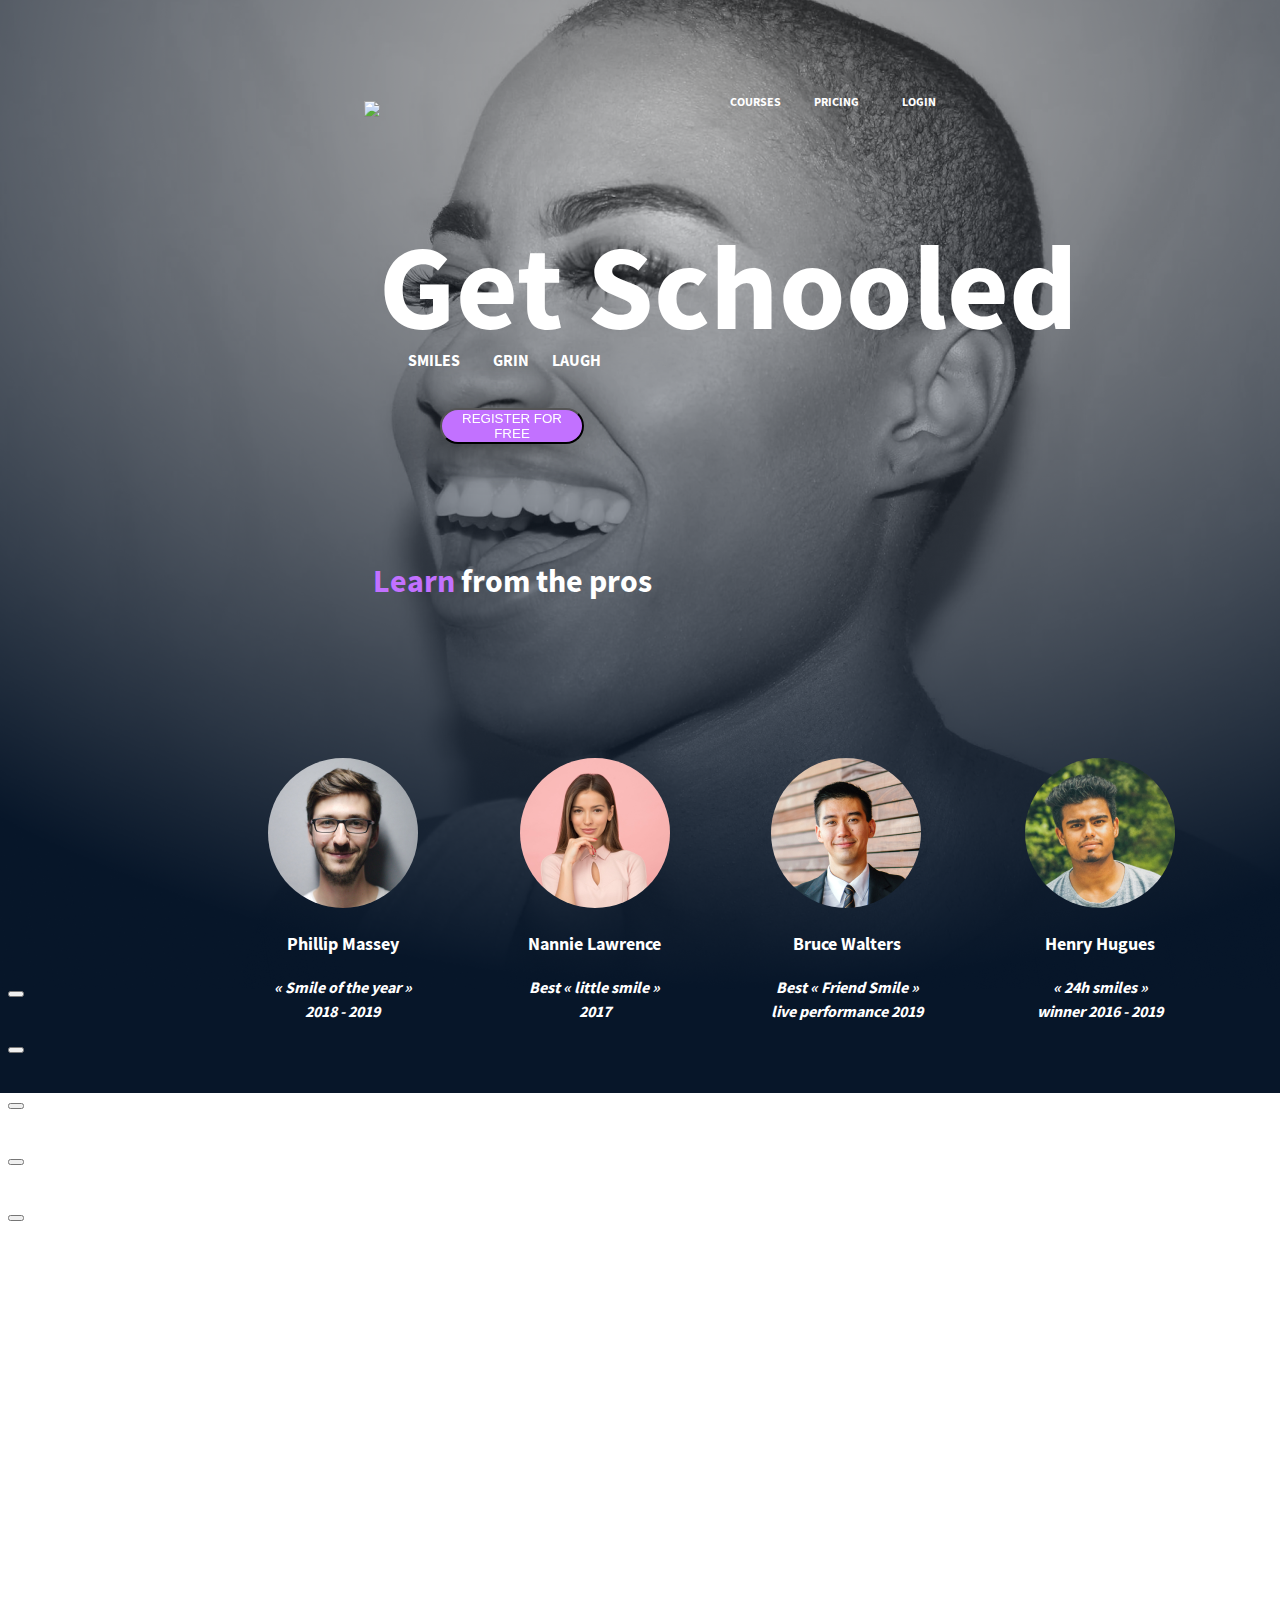
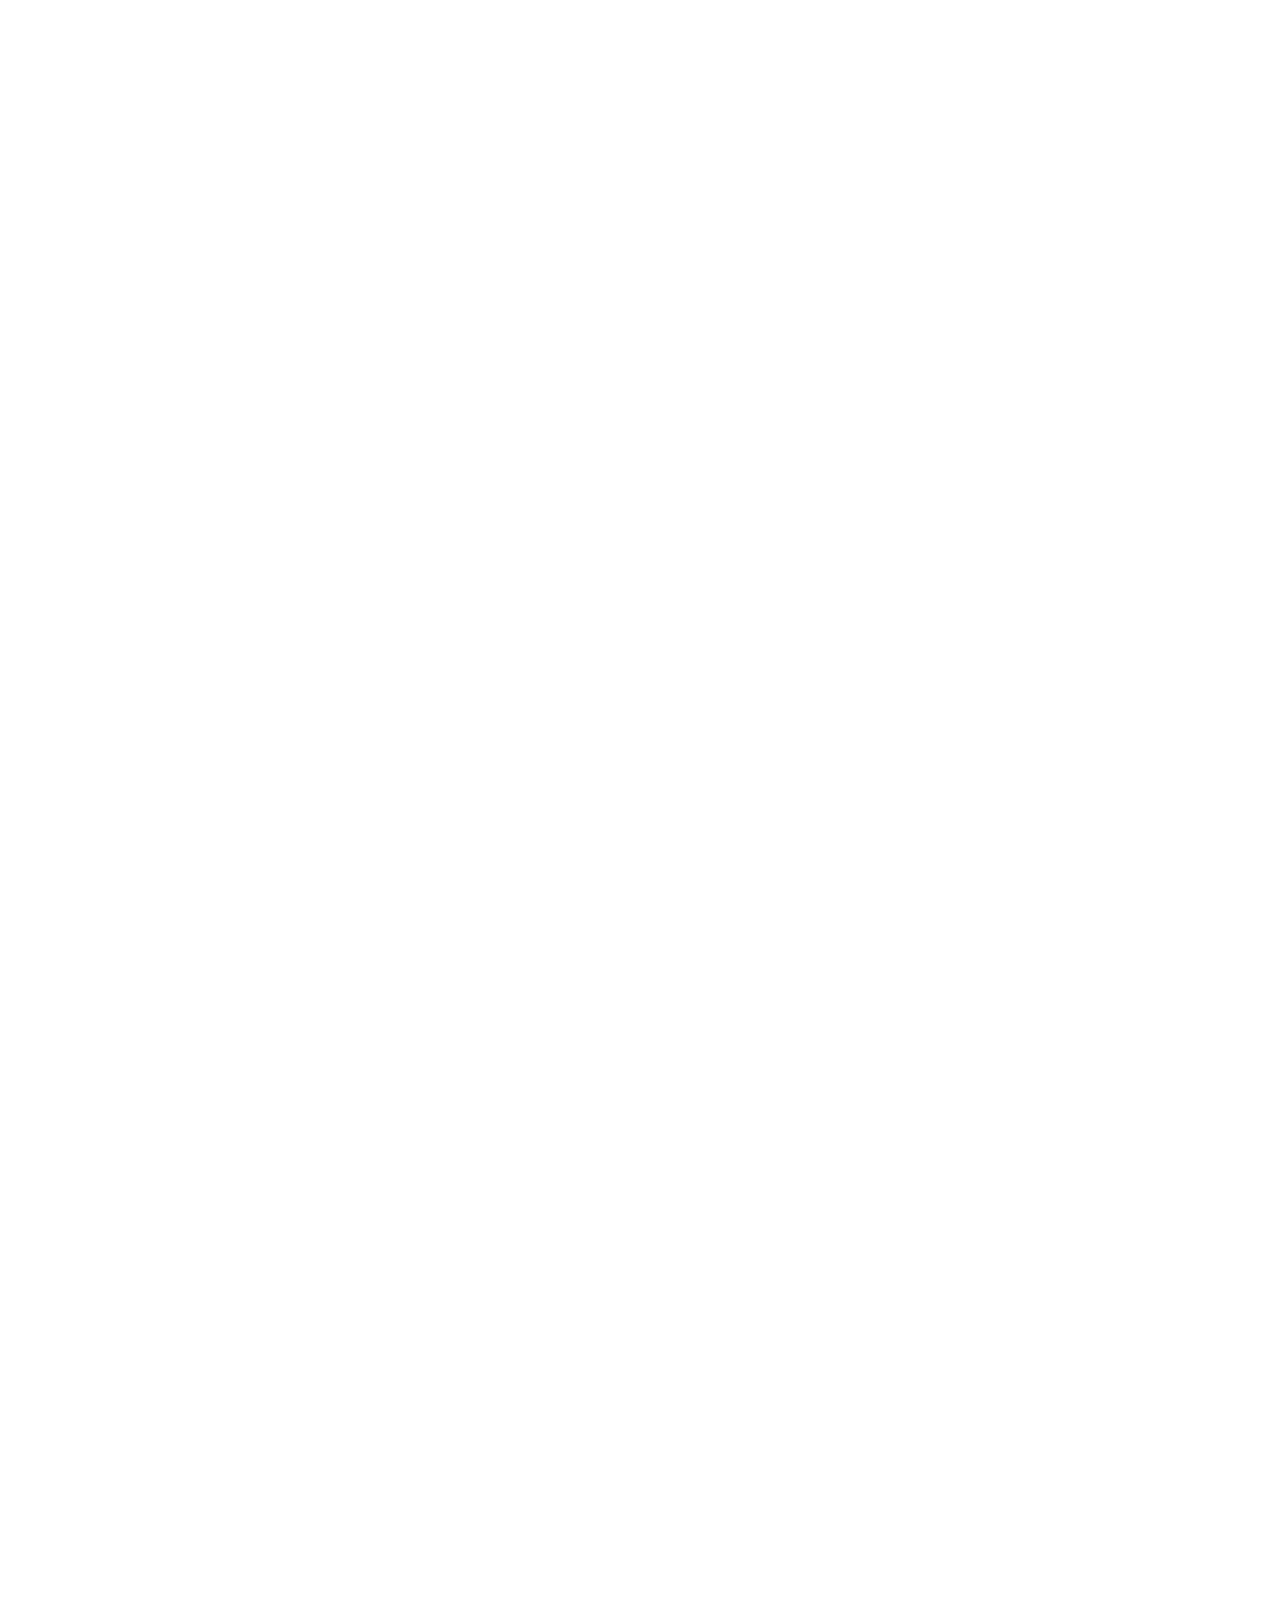
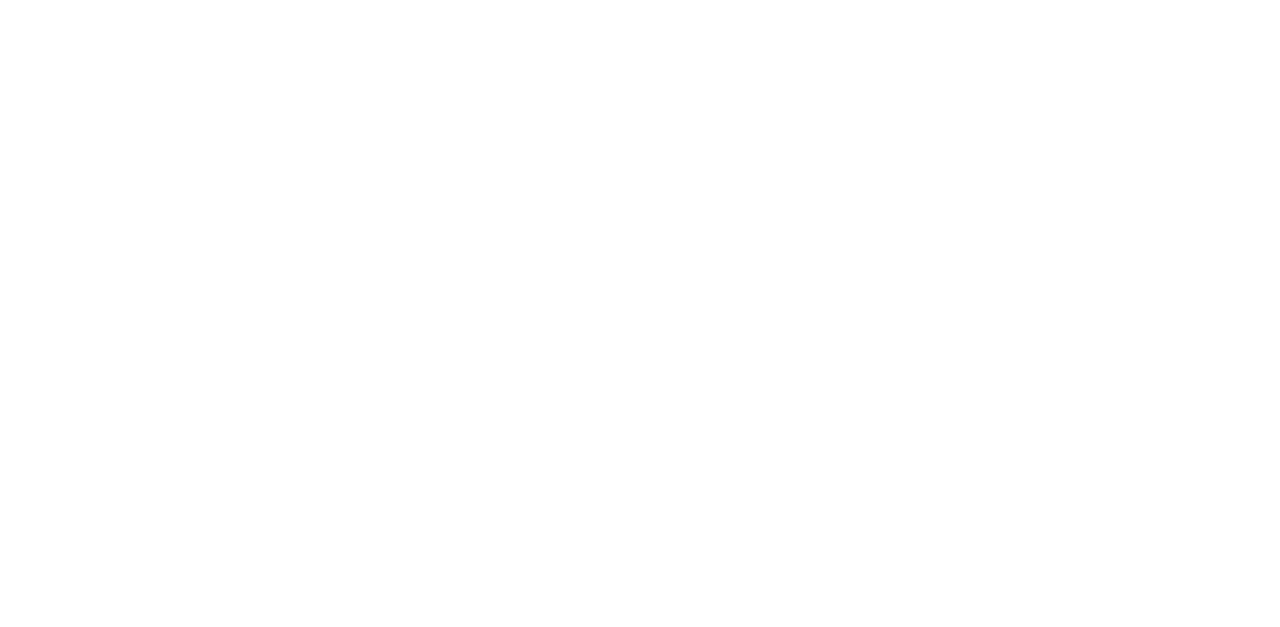
==== css_advanced/index.html @ b5c68c10 "task 2 updated" ====
<!DOCTYPE html>
<html lang="en">
<head>

    <meta charset="UTF-8">
    <meta http-equiv="X-UA-Compatible" content="IE=edge">
    <meta name="viewport" content="width=device-width, initial-scale=1.0">
    <title>Document</title>
    <link rel="stylesheet" href="style.css">
</head>
<body>
    <header>
        <div id="logo">
            <a><img src="/logo.png"/></a>
            <a href=""></a>
        </div>
        <div class="menu">
            <a id="courses" href="#">COURSES</a>
            <a id="pricing" href="#">PRICING</a>
            <a id="login" href="#">LOGIN</a>
        </div>
    </header>
    <main>
        <section id="titulo">
            <div id="schooled">
                <h1>Get Schooled</h1>
                <p id="palabras"><span id="smiles">SMILES</span> <span id="grin">GRIN</span> <span id="laugh">LAUGH</span></p>
                <button id="boton-registro">REGISTER FOR FREE</button>
                <div>
                    <h2 id="learn"><span id="palabralearn">Learn</span> from the pros</h2>
                    <div id="pros">
                        <div>
                        <img id="pro1" src="./images/1.png" alt="pro1">
                        <h3 id="phillip">Phillip Massey</h3>
                        <p>« Smile of the year »<br>2018 - 2019</p>
                    </div>
                    <div>
                        <img id="pro2" src="./images/6.png" alt="pro2">
                        <h3 id="nannie">Nannie Lawrence</h3>
                        <p>Best « little smile »<br>2017</p>
                    </div>
                    <div>
                        <img id="pro3" src="./images/7.png" alt="pro3">
                        <h3 id="bruce">Bruce Walters</h3>
                        <p>Best « Friend Smile »<br>live performance 2019</p>
                    </div>
                    <div>
                        <img id="pro4" src="./images/8.png" alt="pro4">
                        <h3 id="henry">Henry Hugues</h3>
                        <p>« 24h smiles »<br>winner 2016 - 2019</p>
                    </div>
                </div>
            </div>
            </div>
        </section>
        <section id="Quotes">
            <img src="" alt="">
            <div>
                <blockquote>
                    <p id="author"></p>
                    <p id="subtitle"></p>
                </blockquote>
            </div>
        </section>
        <section id="videos">
            <h1></h1>
            <div>
                <div>
                    <img src="" alt="">
                    <h2></h2>
                    <p></p>
                    <div>
                        <img src="" alt="">
                        <h2></h2>
                        <div id="rating">
                            <div>
                            <img src="" alt="">
                            <img src="" alt="">
                            <img src="" alt="">
                            <img src="" alt="">
                            <img src="" alt="">
                            </div>
                            <p></p>
                        </div>
                    </div>
                </div>
                <div>
                    <img src="" alt="">
                    <h2></h2>
                    <p></p>
                    <div>
                        <img src="" alt="">
                        <h2></h2>
                        <div id="rating">
                            <div>
                            <img src="" alt="">
                            <img src="" alt="">
                            <img src="" alt="">
                            <img src="" alt="">
                            <img src="" alt="">
                            </div>
                            <p></p>
                        </div>
                    </div>
                </div>
                <div>
                    <img src="" alt="">
                    <h2></h2>
                    <p></p>
                    <div>
                        <img src="" alt="">
                        <h2></h2>
                        <div id="rating">
                            <div>
                            <img src="" alt="">
                            <img src="" alt="">
                            <img src="" alt="">
                            <img src="" alt="">
                            <img src="" alt="">
                            </div>
                            <p></p>
                        </div>
                    </div>
                </div>
                <div>
                    <img src="" alt="">
                    <h2></h2>
                    <p></p>
                    <div>
                        <img src="" alt="">
                        <h2></h2>
                        <div id="rating">
                            <div>
                            <img src="" alt="">
                            <img src="" alt="">
                            <img src="" alt="">
                            <img src="" alt="">
                            <img src="" alt="">
                            </div>
                            <p></p>
                        </div>
                    </div>
                </div>
            </div>
        </section>

        <section id="membership">
            <h1></h1>
        <div>
            <div>
                <img src="" alt="">
                <h2></h2>
                <p></p>
            </div>
            <button></button>
            <div>
                <img src="" alt="">
                <h2></h2>
                <p></p>
            </div>
            <button></button>
            <div>
                <img src="" alt="">
                <h2></h2>
                <p></p>
            </div>
            <button></button>
            <div>
                <img src="" alt="">
                <h2></h2>
                <p></p>
            </div>
            <button></button>
            <div>
                <img src="" alt="">
                <h2></h2>
                <p></p>
            </div>
            <button></button>
        </div>
        </section>


        <section id="faqs">
            <div class="block">
                <h1></h1>
                <div>
                    <div>
                        <h2></h2>
                        <p></p>
                    </div>
                    <div>
                        <h2></h2>
                        <p></p>
                    </div>
                </div>
                <div>
                    <div>
                        <h2></h2>
                        <p></p>
                    </div>
                    <div>
                        <h2></h2>
                        <p></p>
                    </div>
                </div>
            </section>
    </main>
    <footer>
        <div>
            <div>
                <img src="" alt="">
                <div>
                <a href=""><img src="" alt=""></a>
                </div>
                <p></p>
            </div>
    </footer>
</body>
</html>
---- css_advanced/style.css ----
@font-face {
    font-family: 'Source Sans Pro';
    src: url('images/source-sans-pro/SourceSansPro-Bold.otf');
}

body{
    background-image: url('./images/background.png');
    background-repeat: no-repeat;
    width: 1440px;
    height: 3718px;
}

body a{
    text-decoration: none;
}


header{
    width: 1103 px;
    height: 29.46px;
    display: flex;
    justify-content: space-around;
    margin-top: 101px;
}

#menu {
    justify-content: space-around;
    color: #FFFFFF;
}

#courses {
    position: absolute;
height: 15px;
left: 57%;
right: 28.63%;
top: calc(11.3% - 15px/2);

font-family: 'Source Sans Pro';
font-style: normal;
font-size: 12px;
line-height: 15px;
/* identical to box height */
color: #FFFFFF;
}

#pricing {
    position: absolute;
    height: 15px;
    left: 63.59%;
    right: 28.63%;
    top: calc(11.3% - 15px/2);

    font-family: 'Source Sans Pro';
    font-style: normal;
    font-weight: 700;
    font-size: 12px;
    line-height: 15px;
    /* identical to box height */
    color: #FFFFFF;
}

#login {
    position: absolute;
height: 15px;
left: 70.47%;
right: 0%;
top: calc(11.3% - 15px/2);

font-family: 'Source Sans Pro';
font-style: normal;
font-weight: 700;
font-size: 12px;
line-height: 15px;
/* identical to box height */


color: #FFFFFF;
}




body img{
    width: 1440.15;
    height: 1093;
}

#titulo{
    justify-content: center;
    display: flex;
}


#schooled h1{
    font-family:'Source Sans Pro';
    font-size: 120px;
    color: #FFFFFF;
}

#palabras{
    display: flex;
    justify-content: space-evenly;
}

#smiles{
    position: absolute;
height: 20px;
left: 23.00%;
right: 55.21%;
top: calc(50% - 20px/2 - 89.8px);

font-family: 'Source Sans Pro';
font-style: normal;
font-size: 16px;
text-align: center;

color: #FFFFFF;
}

#grin {
    position: absolute;
height: 20px;
left: 28.5%;
right: 48.61%;
top: calc(50% - 20px/2 - 89.8px);

font-family: 'Source Sans Pro';
font-style: normal;
font-size: 16px;
line-height: 20px;
text-align: center;

color: #FFFFFF;
}

#laugh {
    position: absolute;
height: 20px;
left: 31.35%;
right: 41.25%;
top: calc(50% - 20px/2 - 89.8px);

font-family: 'Source Sans Pro';
font-style: normal;
font-weight: 700;
font-size: 16px;
line-height: 20px;
text-align: center;

color: #FFFFFF;
}

#schooled button{
position: absolute;
left: 34.38%;
right: 54.38%;
top: 45.33%;
bottom: 50.64%;

filter: drop-shadow(0px 2px 20px rgba(0, 0, 0, 0.5));
background-color: #C271FF;
border-radius: 20px;
color: #FFFFFF;
}

#learn {
    position: absolute;
    height: 40px;
    left: 20%;
    right: 39.93%;
    top: calc(50% - 40px/2 + 104.5px);

    font-family: 'Source Sans Pro';
    font-style: normal;
    font-weight: 700;
    font-size: 32px;
    line-height: 40px;
    text-align: center;

    color: #FFFFFF;
}

#palabralearn {
    color: #C271FF
}

#pros {
    display: flex;
    position: absolute;
    width: 1009px;
    height: 237px;
    left: 217px;
    top: 758px;
    justify-content: space-around;
}

#pros img{
    border-radius: 50%;
    bottom: 36.71%;
}

#pros #phillip{
    font-family: 'Source Sans Pro';
    font-style: normal;

    font-size: 18px;
    line-height: 27px;
    text-align: center;
    
    color: #FFFFFF;
}

#pros #nannie{
    
    font-family: 'Source Sans Pro';
    font-style: normal;

    font-size: 18px;
    line-height: 27px;
    text-align: center;
    
    color: #FFFFFF;
}

#pros #bruce{

    font-family: 'Source Sans Pro';
    font-style: normal;

    font-size: 18px;
    line-height: 27px;
    text-align: center;
    
    color: #FFFFFF;
}

#pros #henry{
    font-family: 'Source Sans Pro';
    font-style: normal;

    font-size: 18px;
    line-height: 27px;
    text-align: center;
    
    color: #FFFFFF;
}

#pros p{

height: 48px;
font-family: 'Source Sans Pro';
font-style: italic;;
font-size: 16px;
line-height: 24px;
text-align: center;
color: #FFFFFF;

}
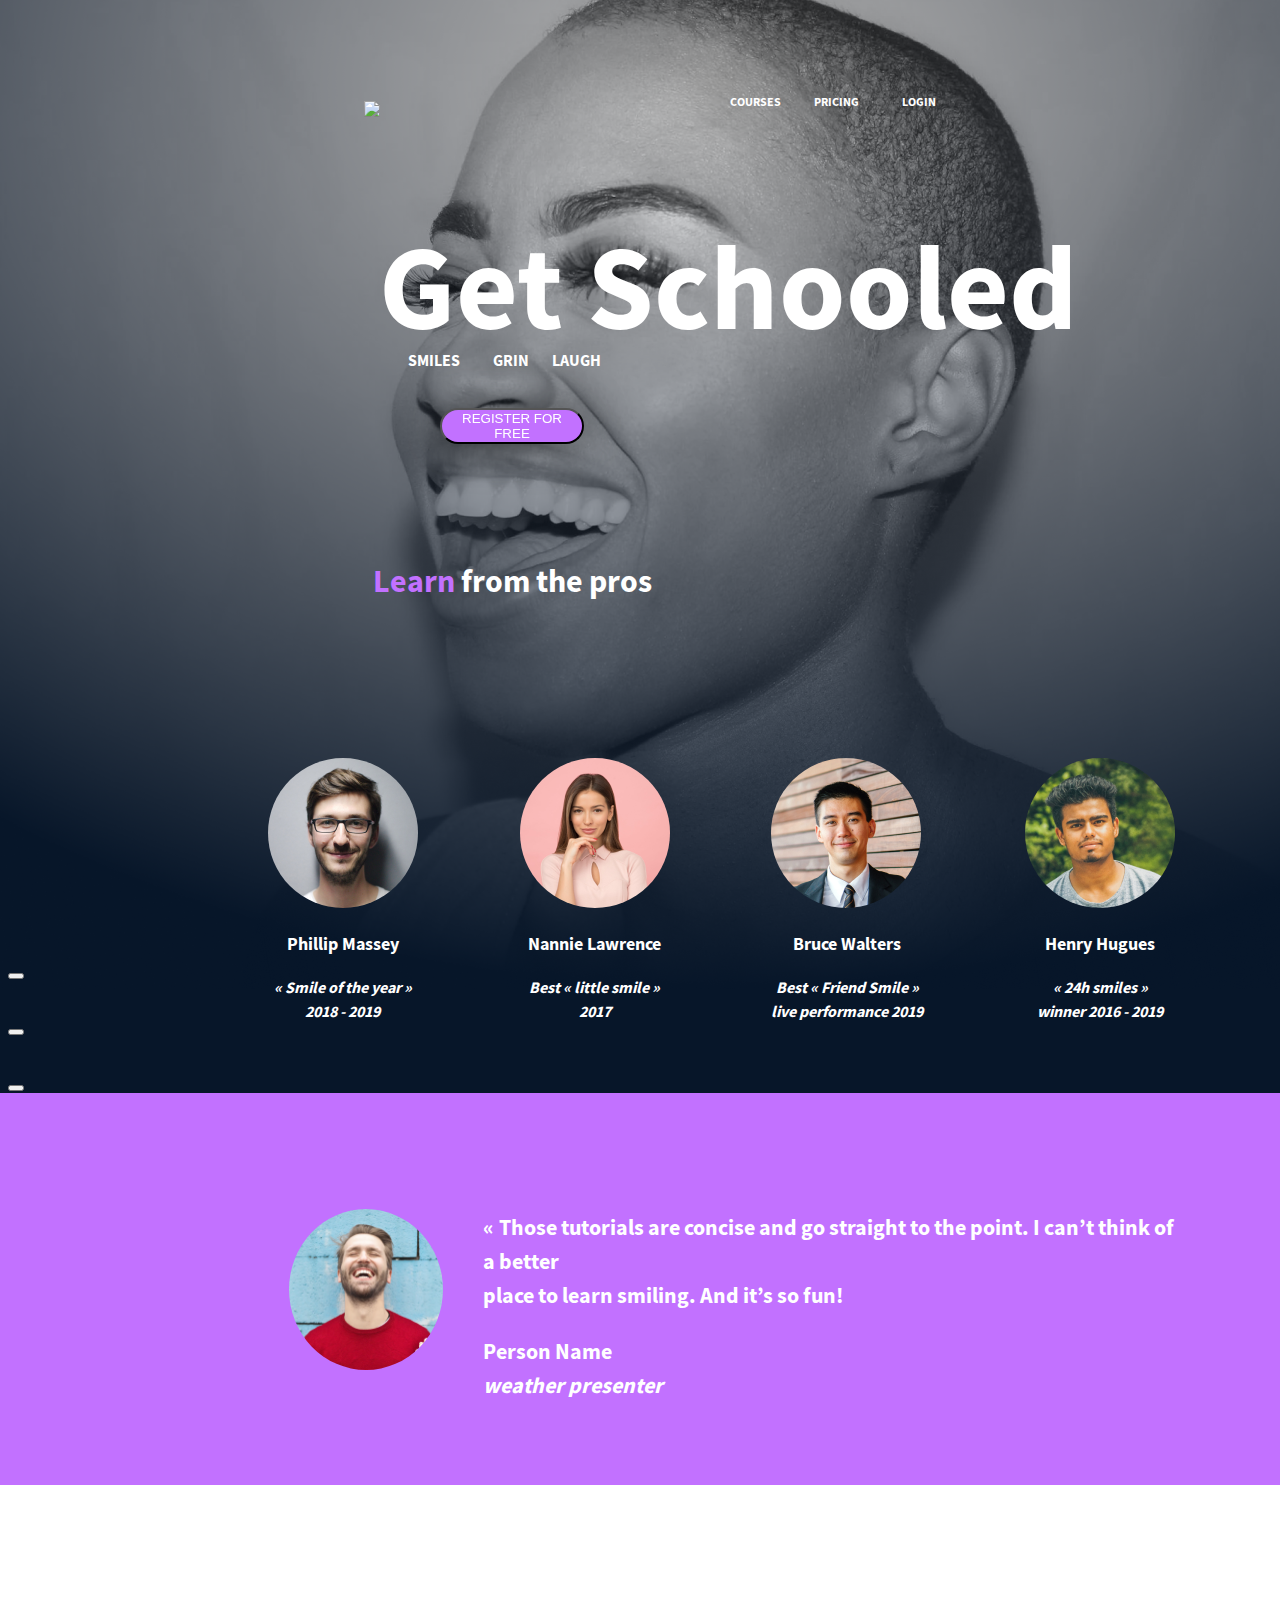
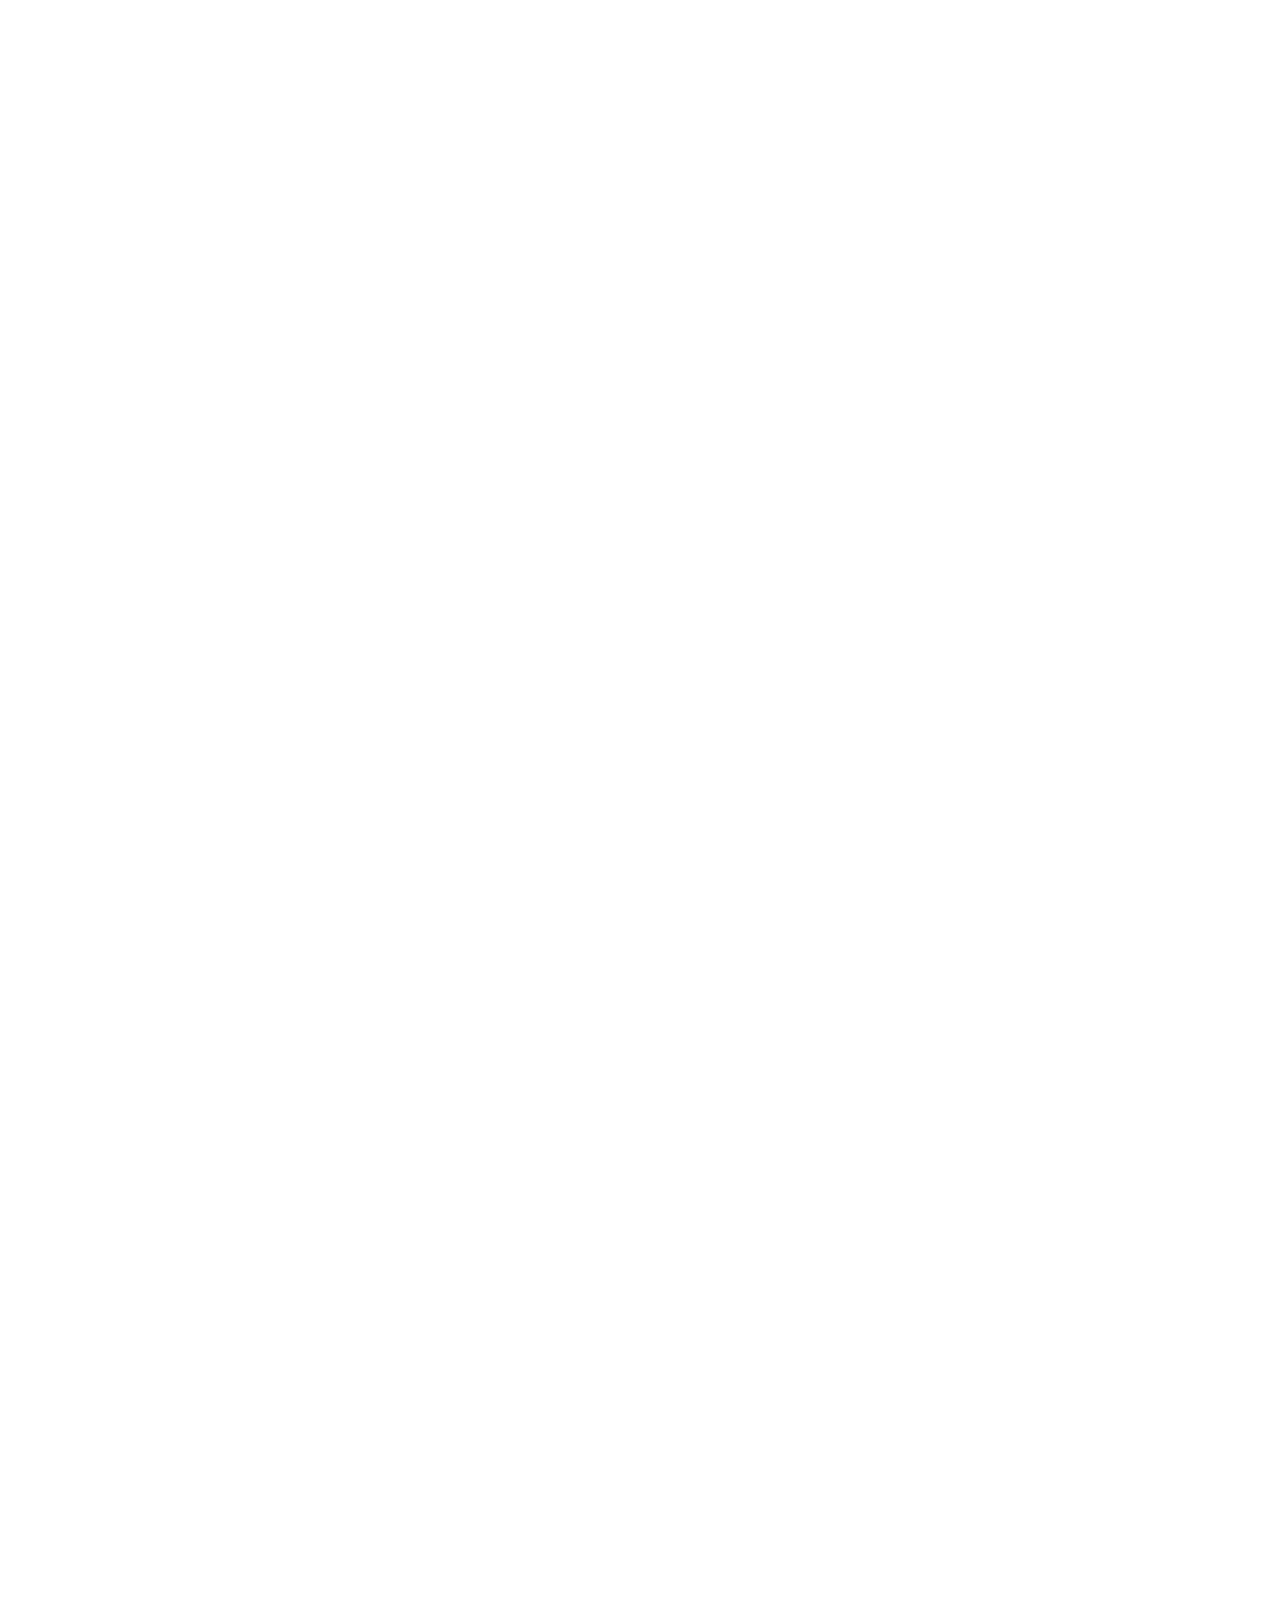
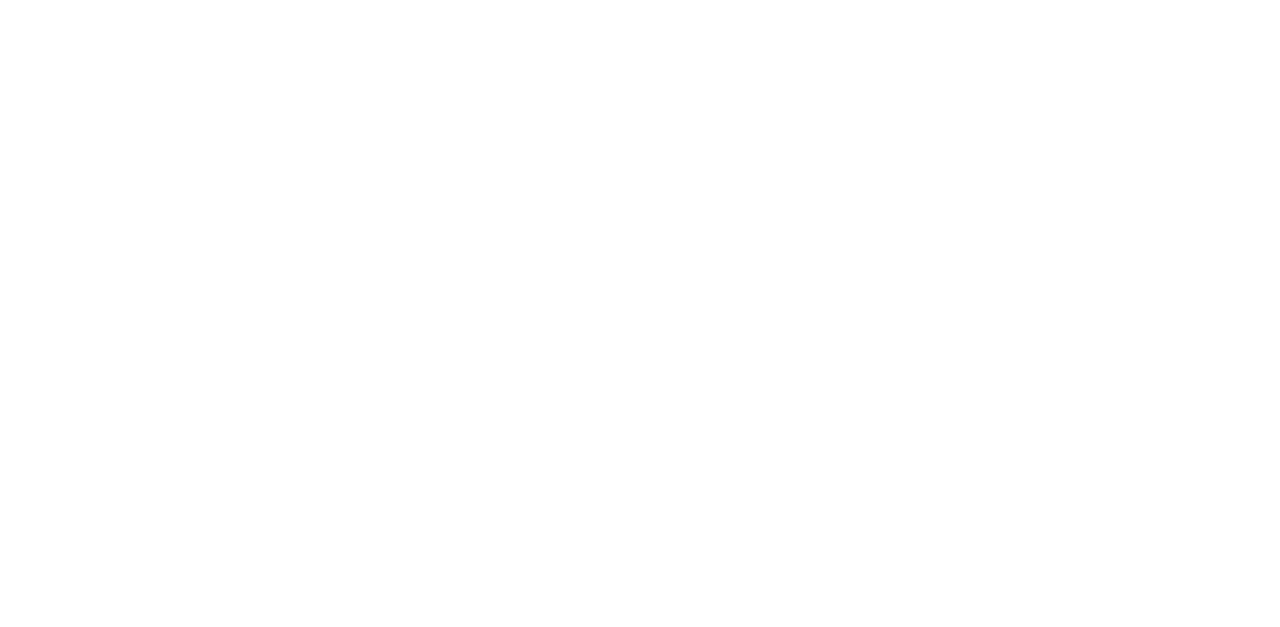
==== commit 2237e271: "task 2 finished" ====
--- a/css_advanced/index.html
+++ b/css_advanced/index.html
@@ -54,11 +54,12 @@
             </div>
         </section>
         <section id="Quotes">
-            <img src="" alt="">
+            <img src="./images/testimonial.png" alt="testimonio">
             <div>
                 <blockquote>
-                    <p id="author"></p>
-                    <p id="subtitle"></p>
+                    <p id="author">« Those tutorials are concise and go straight to the point. I can’t think of 
+                        a better<br>place to learn smiling. And it’s so fun!</p>
+                    <p id="subtitle">Person Name<br><span id='clima'>weather presenter</span></p>
                 </blockquote>
             </div>
         </section>
--- a/css_advanced/style.css
+++ b/css_advanced/style.css
@@ -255,4 +255,73 @@
 text-align: center;
 color: #FFFFFF;
 
+}
+
+#Quotes {
+    position: absolute;
+    width: 1440px;
+    height: 392px;
+    left: -1px;
+    top: 1093px;
+    display: flex;
+    background: #C271FF;
+    flex-direction: row;
+    align-items: center;
+    justify-content: center;
+}
+
+#Quotes img{
+    width: 154px;
+    height: 161px;
+    margin-left: 10%;
+    border-radius: 50%;
+}
+
+#Quotes #author{
+
+left: 0%;
+margin-right: 10%;
+top: 0%;
+bottom: 56.96%;
+
+font-family: 'Source Sans Pro';
+font-style: normal;
+font-weight: 400;
+font-size: 22px;
+line-height: 34px;
+/* or 153% */
+
+
+color: #FFFFFF;
+}
+
+#Quotes #subtitle{
+    height: 34px;
+left: 0%;
+right: 82.33%;
+top: calc(50% - 34px/2 + 28px);
+
+font-family: 'Source Sans Pro';
+font-style: normal;
+font-weight: 700;
+font-size: 22px;
+line-height: 34px;
+/* identical to box height, or 153% */
+
+
+color: #FFFFFF;
+}
+
+#Quotes #clima{
+    height: 34px;
+
+font-family: 'Source Sans Pro';
+font-style: italic;
+font-weight: 400;
+font-size: 22px;
+line-height: 34px;
+/* identical to box height, or 153% */
+
+
+color: #FFFFFF;
 }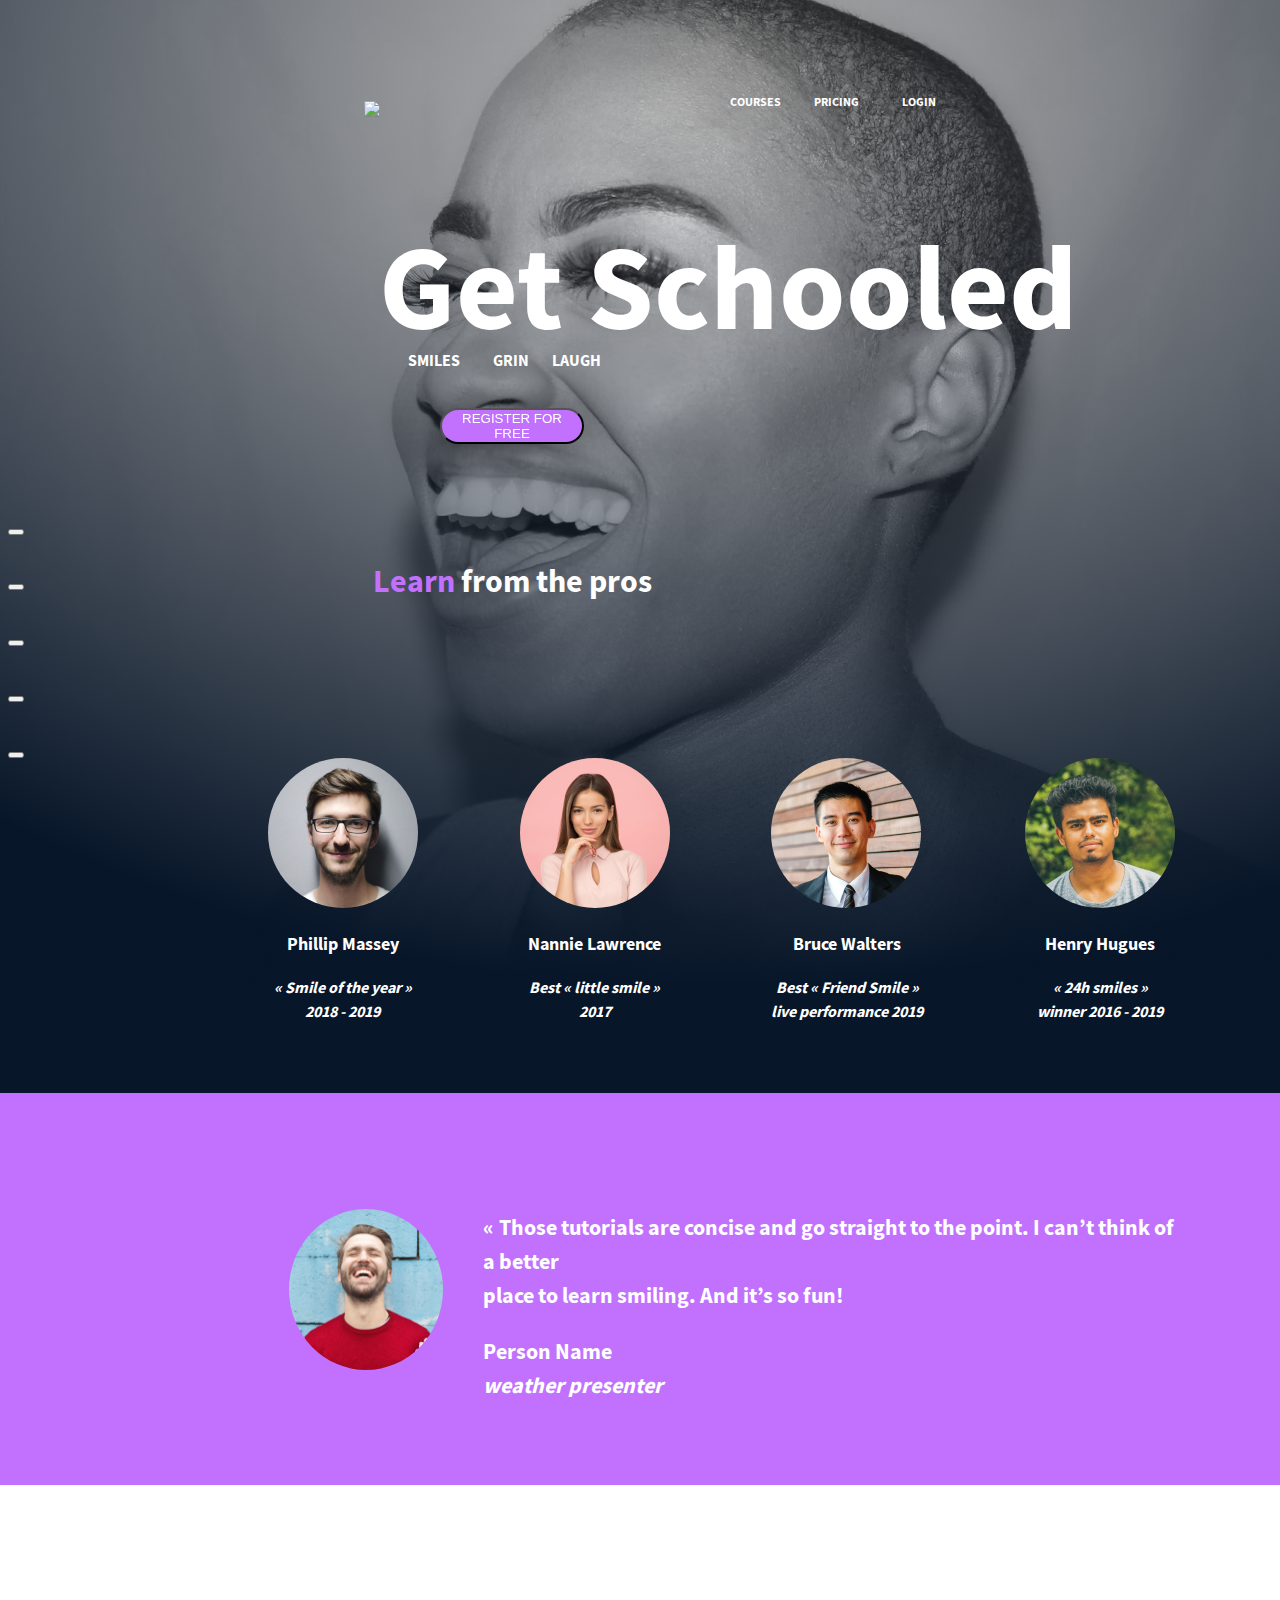
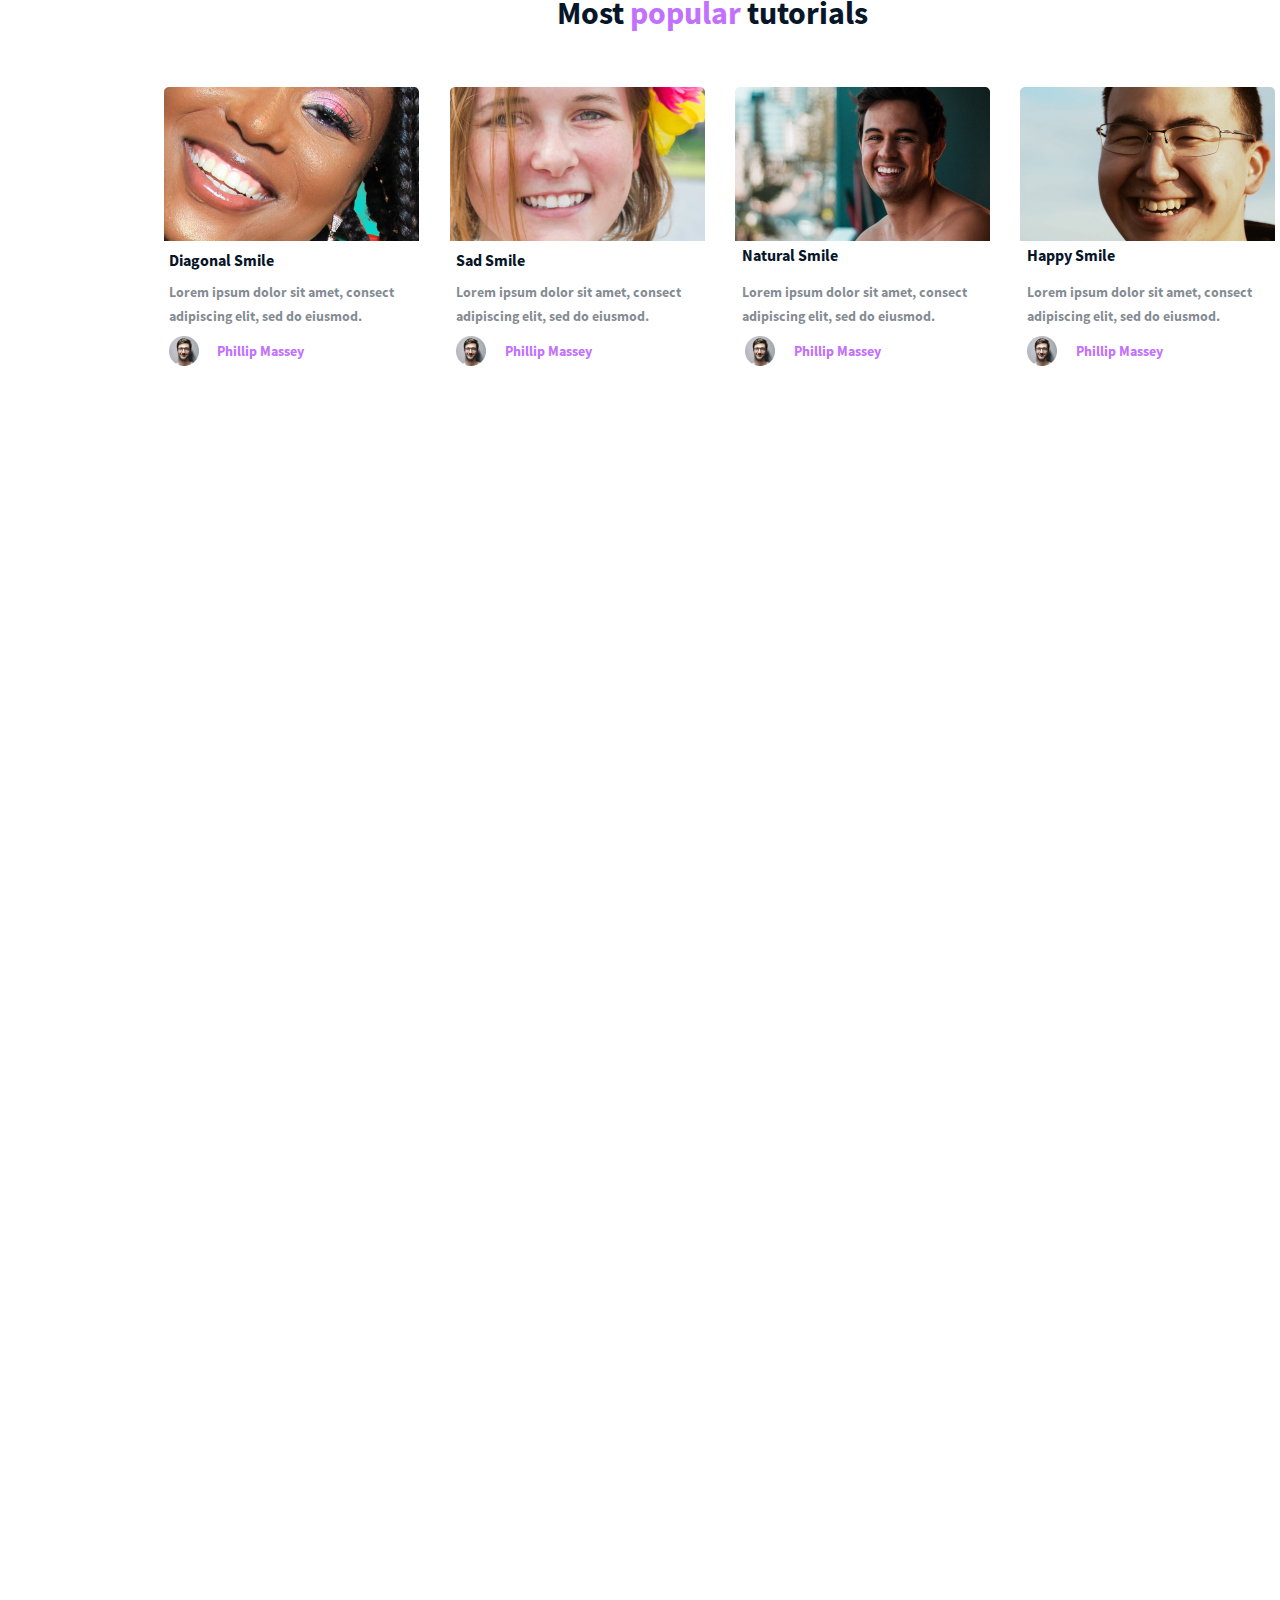
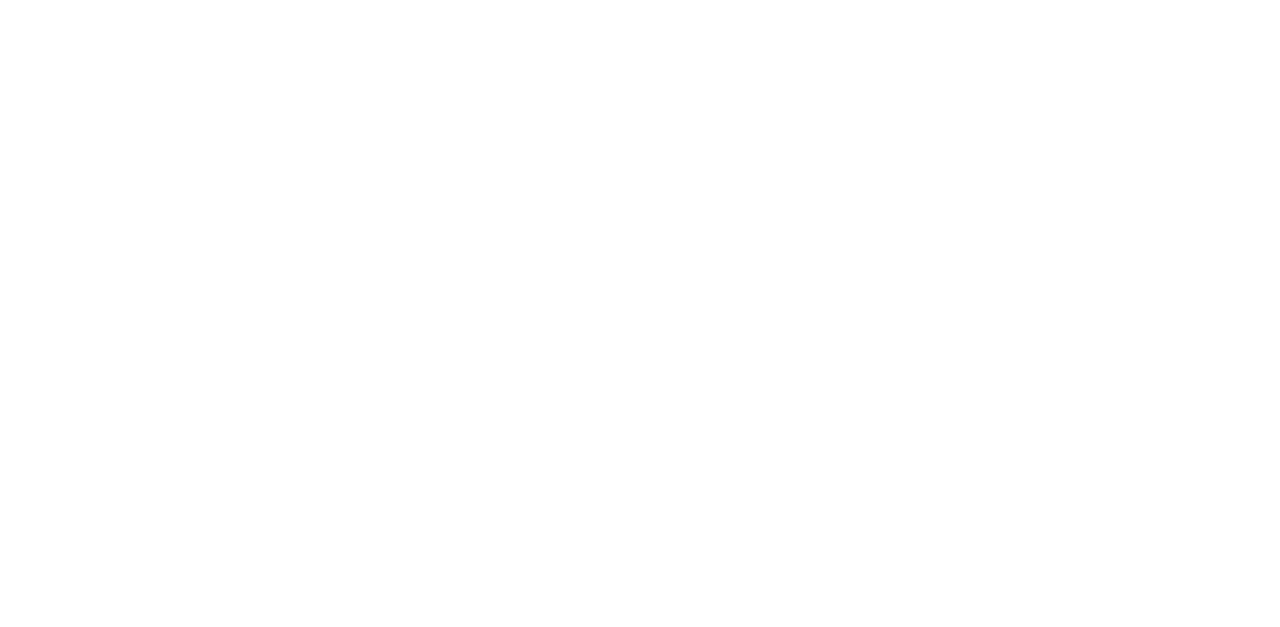
==== commit 5037912f: "task 3 updated" ====
--- a/css_advanced/index.html
+++ b/css_advanced/index.html
@@ -64,72 +64,72 @@
             </div>
         </section>
         <section id="videos">
-            <h1></h1>
-            <div>
-                <div>
-                    <img src="" alt="">
-                    <h2></h2>
-                    <p></p>
-                    <div>
-                        <img src="" alt="">
-                        <h2></h2>
-                        <div id="rating">
-                            <div>
-                            <img src="" alt="">
-                            <img src="" alt="">
-                            <img src="" alt="">
-                            <img src="" alt="">
-                            <img src="" alt="">
-                            </div>
-                            <p></p>
-                        </div>
-                    </div>
-                </div>
-                <div>
-                    <img src="" alt="">
-                    <h2></h2>
-                    <p></p>
-                    <div>
-                        <img src="" alt="">
-                        <h2></h2>
-                        <div id="rating">
-                            <div>
-                            <img src="" alt="">
-                            <img src="" alt="">
-                            <img src="" alt="">
-                            <img src="" alt="">
-                            <img src="" alt="">
-                            </div>
-                            <p></p>
-                        </div>
-                    </div>
-                </div>
-                <div>
-                    <img src="" alt="">
-                    <h2></h2>
-                    <p></p>
-                    <div>
-                        <img src="" alt="">
-                        <h2></h2>
-                        <div id="rating">
-                            <div>
-                            <img src="" alt="">
-                            <img src="" alt="">
-                            <img src="" alt="">
-                            <img src="" alt="">
-                            <img src="" alt="">
-                            </div>
-                            <p></p>
-                        </div>
-                    </div>
-                </div>
-                <div>
-                    <img src="" alt="">
-                    <h2></h2>
-                    <p></p>
-                    <div>
-                        <img src="" alt="">
-                        <h2></h2>
+            <h1>Most <span id="popular">popular</span> tutorials</h1>
+            <div>
+                <div id="tutoriales">
+                    <img src="./images/tutorial 1.png" id="tutorial1" alt="tutorial1">
+                    <h2 id="titulotuto1">Diagonal Smile</h2>
+                    <p id="ptutorial1">Lorem ipsum dolor sit amet, consect<br>adipiscing elit, sed do eiusmod.</p>
+                    <div>
+                        <img src="./images/avatar.png" id="avatar1" alt="">
+                        <h2 id="avatartitulo1">Phillip Massey</h2>
+                        <div id="rating">
+                            <div>
+                            <img src="" alt="">
+                            <img src="" alt="">
+                            <img src="" alt="">
+                            <img src="" alt="">
+                            <img src="" alt="">
+                            </div>
+                            <p></p>
+                        </div>
+                    </div>
+                </div>
+                <div>
+                    <img src="./images/tutorial 2.png" id="tutorial2" alt="tutorial2">
+                    <h2 id="titulotuto2">Sad Smile</h2>
+                    <p id="ptutorial2">Lorem ipsum dolor sit amet, consect<br>adipiscing elit, sed do eiusmod.</p>
+                    <div>
+                        <img src="./images/avatar.png" id="avatar2" alt="">
+                        <h2 id="avatartitulo2">Phillip Massey</h2>
+                        <div id="rating">
+                            <div>
+                            <img src="" alt="">
+                            <img src="" alt="">
+                            <img src="" alt="">
+                            <img src="" alt="">
+                            <img src="" alt="">
+                            </div>
+                            <p></p>
+                        </div>
+                    </div>
+                </div>
+                <div>
+                    <img src="./images/tutorial 3.png" id="tutorial3" alt="tutorial3">
+                    <h2 id="titulotuto3">Natural Smile</h2>
+                    <p id="ptutorial3">Lorem ipsum dolor sit amet, consect<br>adipiscing elit, sed do eiusmod.</p>
+                    <div>
+                        <img src="./images/avatar.png" id="avatar3" alt="avatar">
+                        <h2 id="avatartitulo3">Phillip Massey</h2>
+                        <div id="rating">
+                            <div>
+                            <img src="" alt="">
+                            <img src="" alt="">
+                            <img src="" alt="">
+                            <img src="" alt="">
+                            <img src="" alt="">
+                            </div>
+                            <p></p>
+                        </div>
+                    </div>
+                </div>
+                <div>
+                    <img src="./images/tutorial 4.png" id="tutorial4" alt="tutorial4">
+                    <h2 id="titulotuto4">Happy Smile</h2>
+                    <p id="ptutorial4">Lorem ipsum dolor sit amet, consect<br>adipiscing elit, sed do eiusmod.</p>
+                    <div>
+                        <img src="./images/avatar.png" id="avatar4" alt="">
+                        <h2 id="avatartitulo4">Phillip Massey</h2>
                         <div id="rating">
                             <div>
                             <img src="" alt="">
--- a/css_advanced/style.css
+++ b/css_advanced/style.css
@@ -324,4 +324,310 @@
 
 
 color: #FFFFFF;
-}+}
+
+#videos {
+    position: absolute;
+width: 1228px;
+height: 450px;
+left: 106px;
+top: 1572px;
+display: flex;
+justify-content: center;
+}
+
+#videos #popular{
+    color:#C271FF;
+
+}
+
+#videos h1{
+
+height: 40px;
+left: 39.25%;
+right: 36.81%;
+top: calc(50% - 40px/2 - 205px);
+
+font-family: 'Source Sans Pro';
+font-style: normal;
+font-weight: 300;
+font-size: 32px;
+line-height: 40px;
+text-align: center;
+
+color: #071629;
+}
+
+#videos #tutorial1{
+    position: absolute;
+left: 4.72%;
+right: 74.51%;
+top: 25.56%;
+bottom: 0%;
+}
+
+#videos #tutorial2{
+    position: absolute;
+left: 28.01%;
+right: 51.22%;
+top: 25.56%;
+bottom: 0%;
+}
+
+#videos #tutorial3{
+    position: absolute;
+left: 51.22%;
+right: 28.01%;
+top: 25.56%;
+bottom: 0%;
+}
+
+#videos #tutorial4{
+    position: absolute;
+left: 74.43%;
+right: 4.8%;
+top: 25.56%;
+bottom: 0%;
+}
+
+#videos #ptutorial1{
+    position: absolute;
+    height: 48px;
+    left: 5.1%;
+    right: 0%;
+    top: calc(50% - -25px/2 + 56.1px);
+
+    font-family: 'Source Sans Pro';
+    font-style: normal;
+    font-weight: 400;
+    font-size: 14px;
+    line-height: 24px;
+    /* or 171% */
+    color: rgba(7, 22, 41, 0.501584);
+}
+
+#videos #titulotuto1{
+    position: absolute;
+    height: 20px;
+    left: 5.1%;
+    right: 53.33%;
+    top: calc(50% - -50px/2 + 14.5px);
+
+    font-family: 'Source Sans Pro';
+    font-style: normal;
+    font-weight: 700;
+    font-size: 16px;
+    line-height: 20px;
+    color: #071629;
+}
+
+#videos #titulotuto2{
+    position: absolute;
+height: 20px;
+left: 28.5%;
+right: 50.45%;
+top: calc(50% - -50px/2 + 14.5px);
+
+font-family: 'Source Sans Pro';
+font-style: normal;
+font-weight: 700;
+font-size: 16px;
+line-height: 20px;
+
+color: #071629;
+}
+
+#videos #ptutorial2{
+    position: absolute;
+height: 48px;
+left: 28.5%;
+right: 0%;
+top: calc(50% - -26px/2 + 56.1px);
+
+font-family: 'Source Sans Pro';
+font-style: normal;
+font-weight: 400;
+font-size: 14px;
+line-height: 24px;
+/* or 171% */
+
+
+color: rgba(7, 22, 41, 0.501584);
+}
+
+
+#videos #titulotuto3{
+    position: absolute;
+height: 20px;
+left: 51.8%;
+right: 16.86%;
+top: calc(50% - -40px/2 + 14.5px);
+
+font-family: 'Source Sans Pro';
+font-style: normal;
+font-weight: 700;
+font-size: 16px;
+line-height: 20px;
+
+color: #071629;
+}
+
+#videos #ptutorial3{
+    position: absolute;
+height: 48px;
+left: 51.8%;
+right: 0%;
+top: calc(50% - -26px/2 + 56.1px);
+
+font-family: 'Source Sans Pro';
+font-style: normal;
+font-weight: 400;
+font-size: 14px;
+line-height: 24px;
+/* or 171% */
+
+
+color: rgba(7, 22, 41, 0.501584);
+}
+
+#videos #titulotuto4{
+    position: absolute;
+height: 20px;
+left: 75.0%;
+right: 10%;
+top: calc(50% - -40px/2 + 14.5px);
+
+font-family: 'Source Sans Pro';
+font-style: normal;
+font-weight: 700;
+font-size: 16px;
+line-height: 20px;
+
+color: #071629;
+}
+
+#videos #ptutorial4{
+    position: absolute;
+height: 48px;
+left: 75%;
+right: 0%;
+top: calc(50% - -26px/2 + 56.1px);
+
+font-family: 'Source Sans Pro';
+font-style: normal;
+font-weight: 400;
+font-size: 14px;
+line-height: 24px;
+/* or 171% */
+
+
+color: rgba(7, 22, 41, 0.501584);
+
+}
+
+#videos #avatar1{
+    position: absolute;
+left: 5.1%;
+right: 83.14%;
+top: 80.91%;
+bottom: 13.13%;
+}
+
+#videos #avatartitulo1{
+    position: absolute;
+height: 27px;
+left: 9%;
+right: 44.31%;
+top: calc(50% - -40px/2 + 109px);
+
+font-family: 'Source Sans Pro';
+font-style: normal;
+font-weight: 600;
+font-size: 14px;
+line-height: 27px;
+/* identical to box height, or 193% */
+
+
+color: #C271FF;
+}
+
+
+#videos #avatar2{
+    position: absolute;
+    left: 28.5%;
+    right: 13.14%;
+    top: 80.91%;
+    bottom: 13.13%;
+}
+
+#videos #avatartitulo2{
+    position: absolute;
+height: 27px;
+left: 32.5%;
+right: 4.31%;
+top: calc(50% - -40px/2 + 109px);
+
+font-family: 'Source Sans Pro';
+font-style: normal;
+font-weight: 600;
+font-size: 14px;
+line-height: 27px;
+/* identical to box height, or 193% */
+
+
+color: #C271FF;
+}
+
+#videos #avatar3{
+    position: absolute;
+left: 52%;
+right: 3.14%;
+top: 80.91%;
+bottom: 13.13%;
+}
+
+#videos #avatartitulo3{
+    position: absolute;
+height: 27px;
+left: 56%;
+right: 1%;
+top: calc(50% - -40px/2 + 109px);
+
+font-family: 'Source Sans Pro';
+font-style: normal;
+font-weight: 600;
+font-size: 14px;
+line-height: 27px;
+/* identical to box height, or 193% */
+
+
+color: #C271FF;
+}
+
+#videos #avatar4{
+    position: absolute;
+left: 75%;
+right: 3.14%;
+top: 80.91%;
+bottom: 13.13%;
+}
+
+#videos #avatartitulo4{
+    position: absolute;
+height: 27px;
+left: 79%;
+right: 4.31%;
+top: calc(50% - -40px/2 + 109px);
+
+font-family: 'Source Sans Pro';
+font-style: normal;
+font-weight: 600;
+font-size: 14px;
+line-height: 27px;
+/* identical to box height, or 193% */
+
+
+color: #C271FF;
+}
+
+
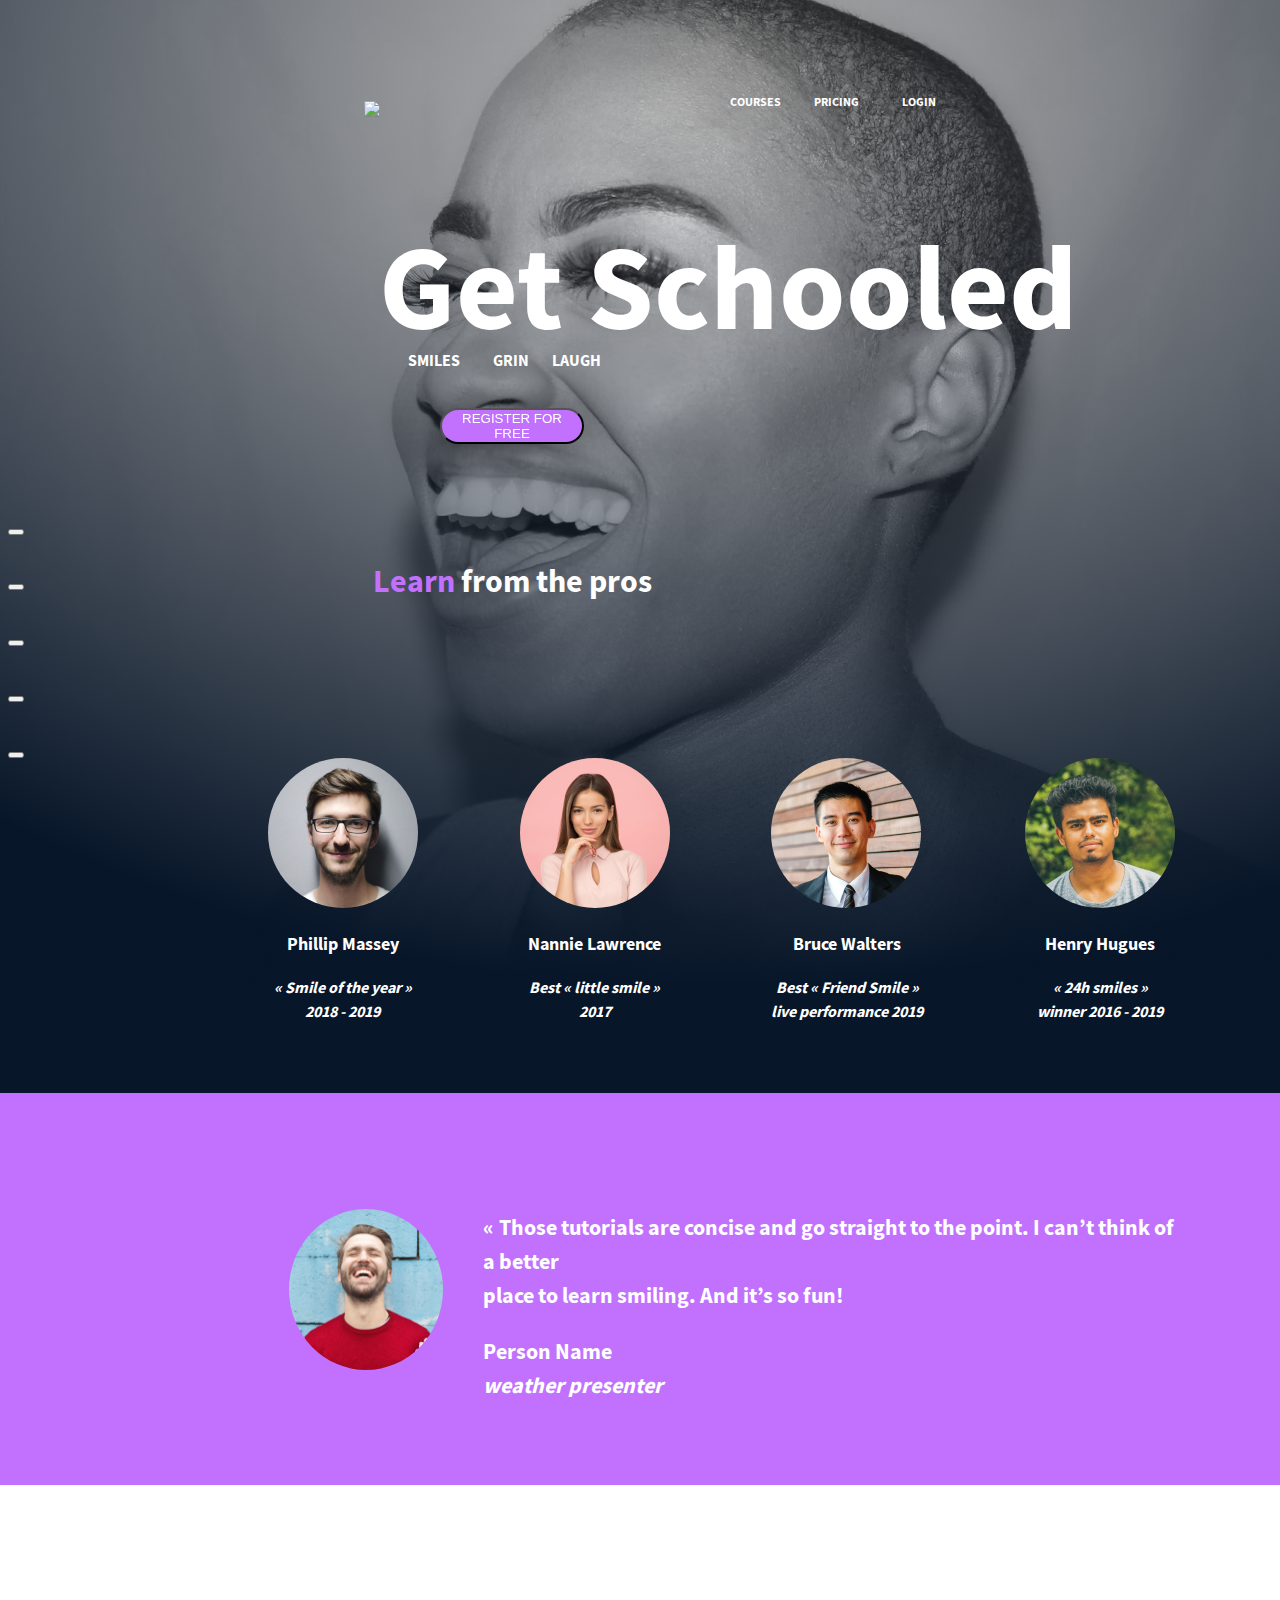
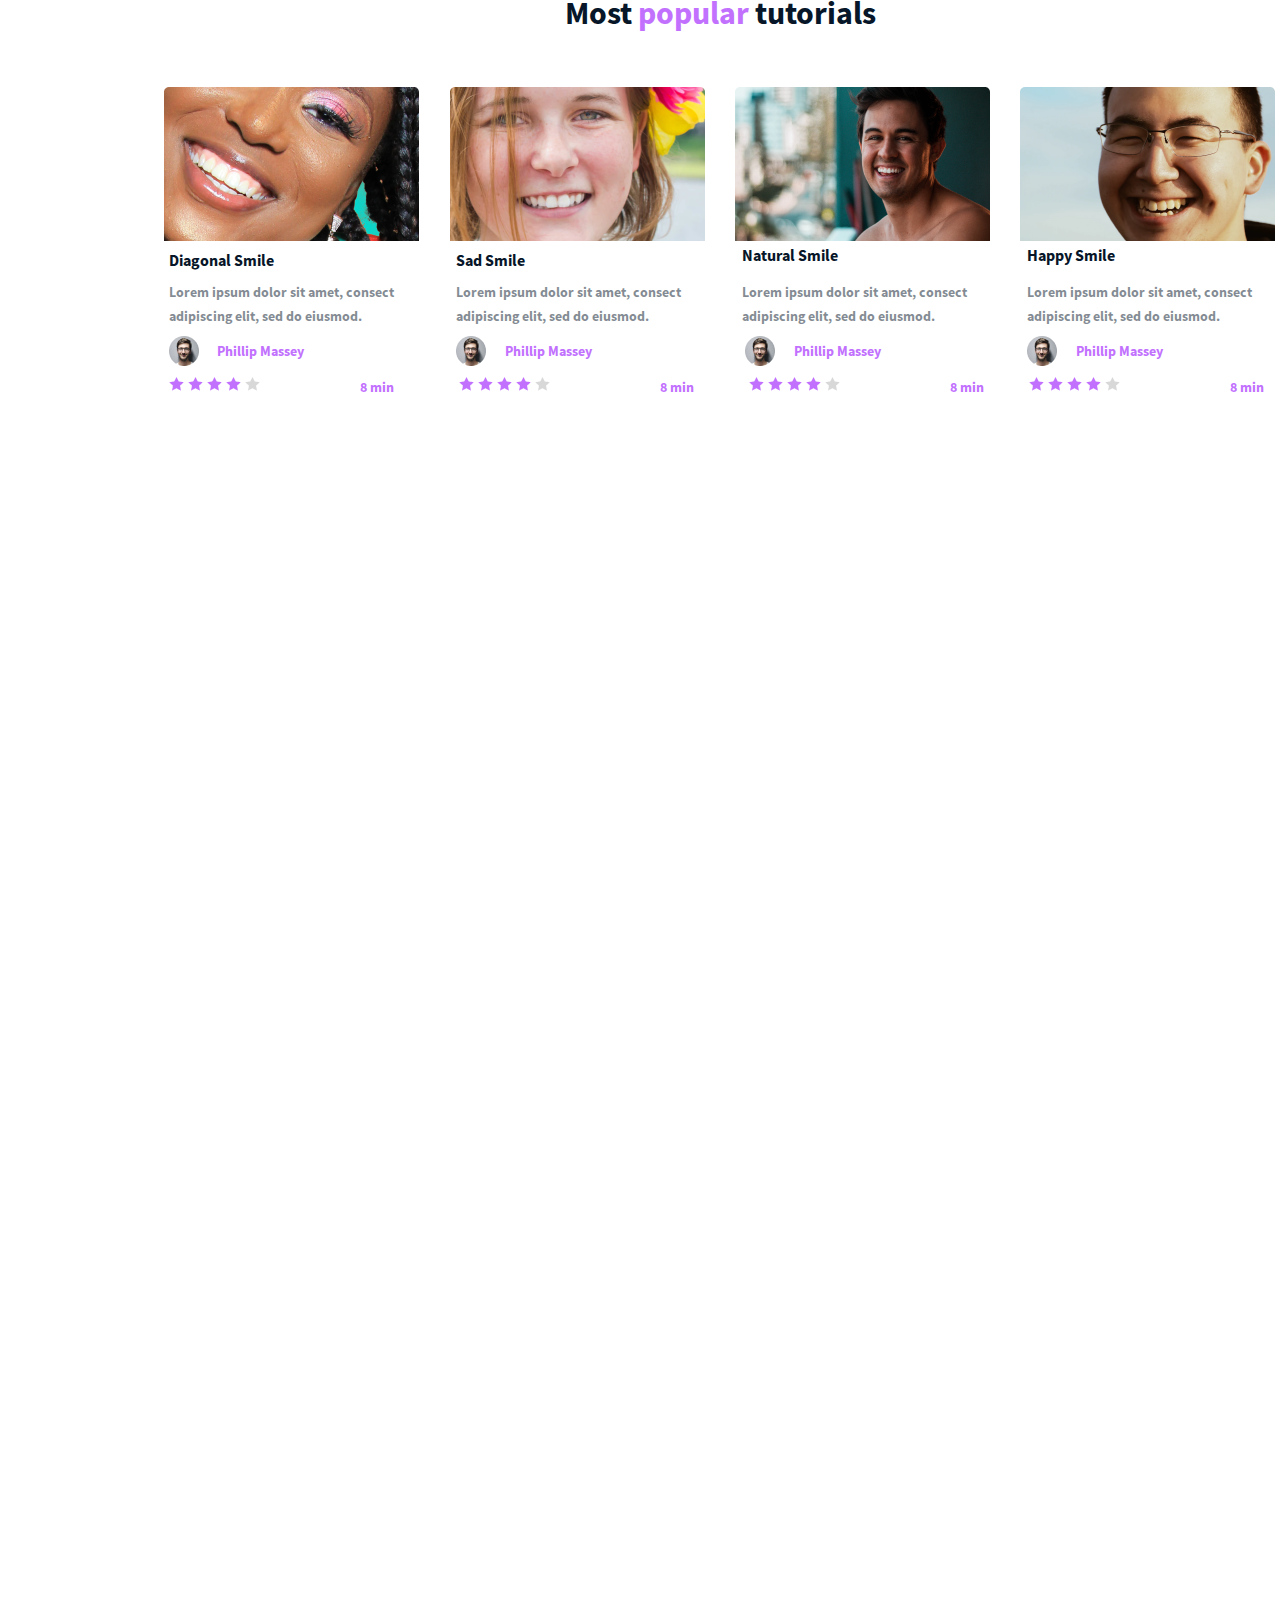
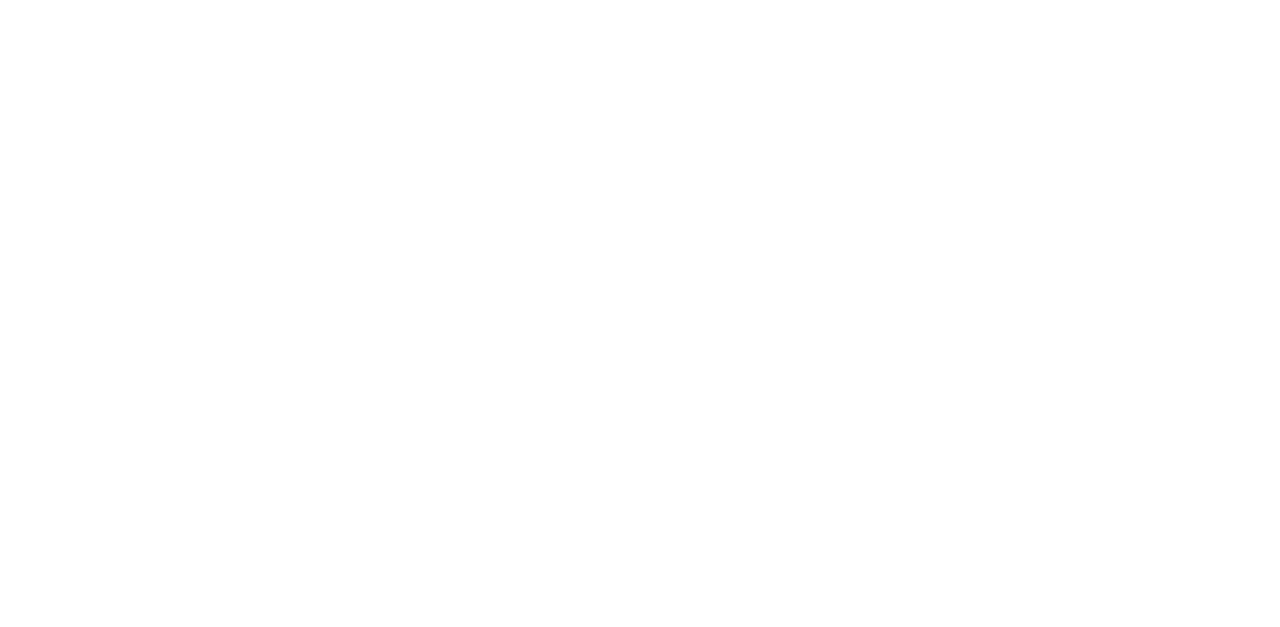
==== commit 335b076d: "task 3 finished" ====
--- a/css_advanced/index.html
+++ b/css_advanced/index.html
@@ -75,13 +75,13 @@
                         <h2 id="avatartitulo1">Phillip Massey</h2>
                         <div id="rating">
                             <div>
-                            <img src="" alt="">
-                            <img src="" alt="">
-                            <img src="" alt="">
-                            <img src="" alt="">
-                            <img src="" alt="">
+                            <img src="./images/estrella llena.png" alt="">
+                            <img src="./images/estrella llena.png" alt="">
+                            <img src="./images/estrella llena.png" alt="">
+                            <img src="./images/estrella llena.png" alt="">
+                            <img src="./images/estrella vacia.png" alt="">
                             </div>
-                            <p></p>
+                        <p id="prating1">8 min</p>
                         </div>
                     </div>
                 </div>
@@ -92,15 +92,15 @@
                     <div>
                         <img src="./images/avatar.png" id="avatar2" alt="">
                         <h2 id="avatartitulo2">Phillip Massey</h2>
-                        <div id="rating">
-                            <div>
-                            <img src="" alt="">
-                            <img src="" alt="">
-                            <img src="" alt="">
-                            <img src="" alt="">
-                            <img src="" alt="">
+                        <div id="rating2">
+                            <div>
+                            <img src="./images/estrella llena.png" alt="">
+                            <img src="./images/estrella llena.png" alt="">
+                            <img src="./images/estrella llena.png" alt="">
+                            <img src="./images/estrella llena.png" alt="">
+                            <img src="./images/estrella vacia.png" alt="">
                             </div>
-                            <p></p>
+                        <p id="prating2">8 min</p>
                         </div>
                     </div>
                 </div>
@@ -111,15 +111,15 @@
                     <div>
                         <img src="./images/avatar.png" id="avatar3" alt="avatar">
                         <h2 id="avatartitulo3">Phillip Massey</h2>
-                        <div id="rating">
-                            <div>
-                            <img src="" alt="">
-                            <img src="" alt="">
-                            <img src="" alt="">
-                            <img src="" alt="">
-                            <img src="" alt="">
-                            </div>
-                            <p></p>
+                        <div id="rating3">
+                            <div>
+                                <img src="./images/estrella llena.png" alt="">
+                                <img src="./images/estrella llena.png" alt="">
+                                <img src="./images/estrella llena.png" alt="">
+                                <img src="./images/estrella llena.png" alt="">
+                                <img src="./images/estrella vacia.png" alt="">
+                                </div>
+                            <p id="prating3">8 min</p>
                         </div>
                     </div>
                 </div>
@@ -130,15 +130,15 @@
                     <div>
                         <img src="./images/avatar.png" id="avatar4" alt="">
                         <h2 id="avatartitulo4">Phillip Massey</h2>
-                        <div id="rating">
-                            <div>
-                            <img src="" alt="">
-                            <img src="" alt="">
-                            <img src="" alt="">
-                            <img src="" alt="">
-                            <img src="" alt="">
-                            </div>
-                            <p></p>
+                        <div id="rating4">
+                            <div>
+                                <img src="./images/estrella llena.png" alt="">
+                                <img src="./images/estrella llena.png" alt="">
+                                <img src="./images/estrella llena.png" alt="">
+                                <img src="./images/estrella llena.png" alt="">
+                                <img src="./images/estrella vacia.png" alt="">
+                                </div>
+                            <p id="prating4">8 min</p>
                         </div>
                     </div>
                 </div>
--- a/css_advanced/style.css
+++ b/css_advanced/style.css
@@ -631,3 +631,118 @@
 }
 
 
+#rating{
+    display:flex;
+    flex-direction: row;
+    position: absolute;
+    width: 107px;
+    height: 15px;
+    left: 63px;
+    top: 405px;
+}
+
+
+#rating2{
+    position: absolute;
+width: 107px;
+height: 15px;
+left: 353px;
+top: 405px;
+}
+
+#rating3{
+    position: absolute;
+    width: 107px;
+    height: 15px;
+    left: 643px;
+    top: 405px;
+
+}
+
+#rating4{
+    position: absolute;
+    width: 107px;
+    height: 15px;
+    left: 923px;
+    top: 405px;
+}
+
+#prating1{
+    position: absolute;
+height: 27px;
+left: 170.04%;
+right: -110%;
+top: calc(50% - 335px/2 + 143px);
+
+font-family: 'Source Sans Pro';
+font-style: normal;
+font-weight: 1600;
+font-size: 14px;
+line-height: 27px;
+/* identical to box height, or 193% */
+
+text-align: right;
+
+color: #C271FF;
+
+}
+
+#prating2{
+    position: absolute;
+height: 27px;
+left: 170.04%;
+right: -120%;
+top: calc(50% - 335px/2 + 143px);
+
+font-family: 'Source Sans Pro';
+font-style: normal;
+font-weight: 600;
+font-size: 14px;
+line-height: 27px;
+/* identical to box height, or 193% */
+
+text-align: right;
+
+color: #C271FF;
+
+}
+
+#prating3{
+    position: absolute;
+height: 27px;
+left: 170.04%;
+right: -120%;
+top: calc(50% - 335px/2 + 143px);
+
+font-family: 'Source Sans Pro';
+font-style: normal;
+font-weight: 600;
+font-size: 14px;
+line-height: 27px;
+/* identical to box height, or 193% */
+
+text-align: right;
+
+color: #C271FF;
+
+}
+
+#prating4{
+    position: absolute;
+height: 27px;
+left: 170.04%;
+right: -120%;
+top: calc(50% - 335px/2 + 143px);
+
+font-family: 'Source Sans Pro';
+font-style: normal;
+font-weight: 600;
+font-size: 14px;
+line-height: 27px;
+/* identical to box height, or 193% */
+
+text-align: right;
+
+color: #C271FF;
+
+}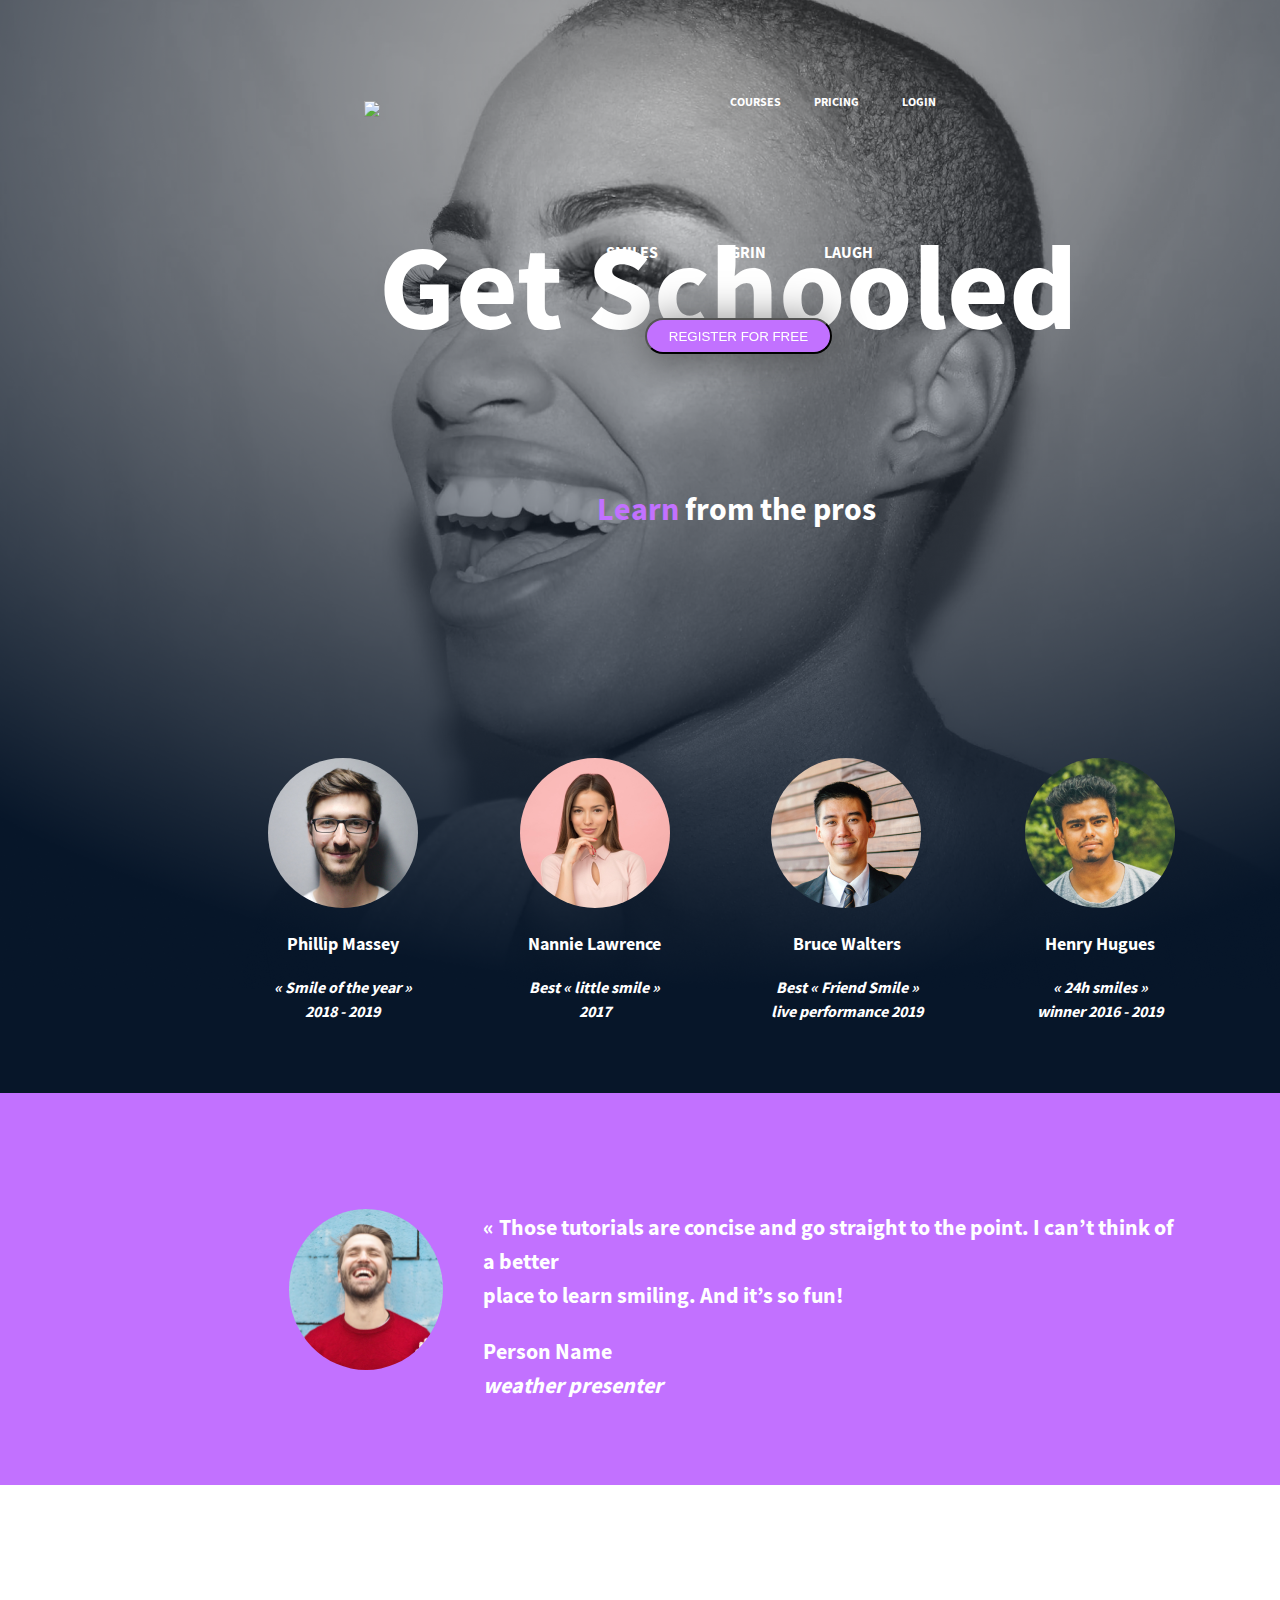
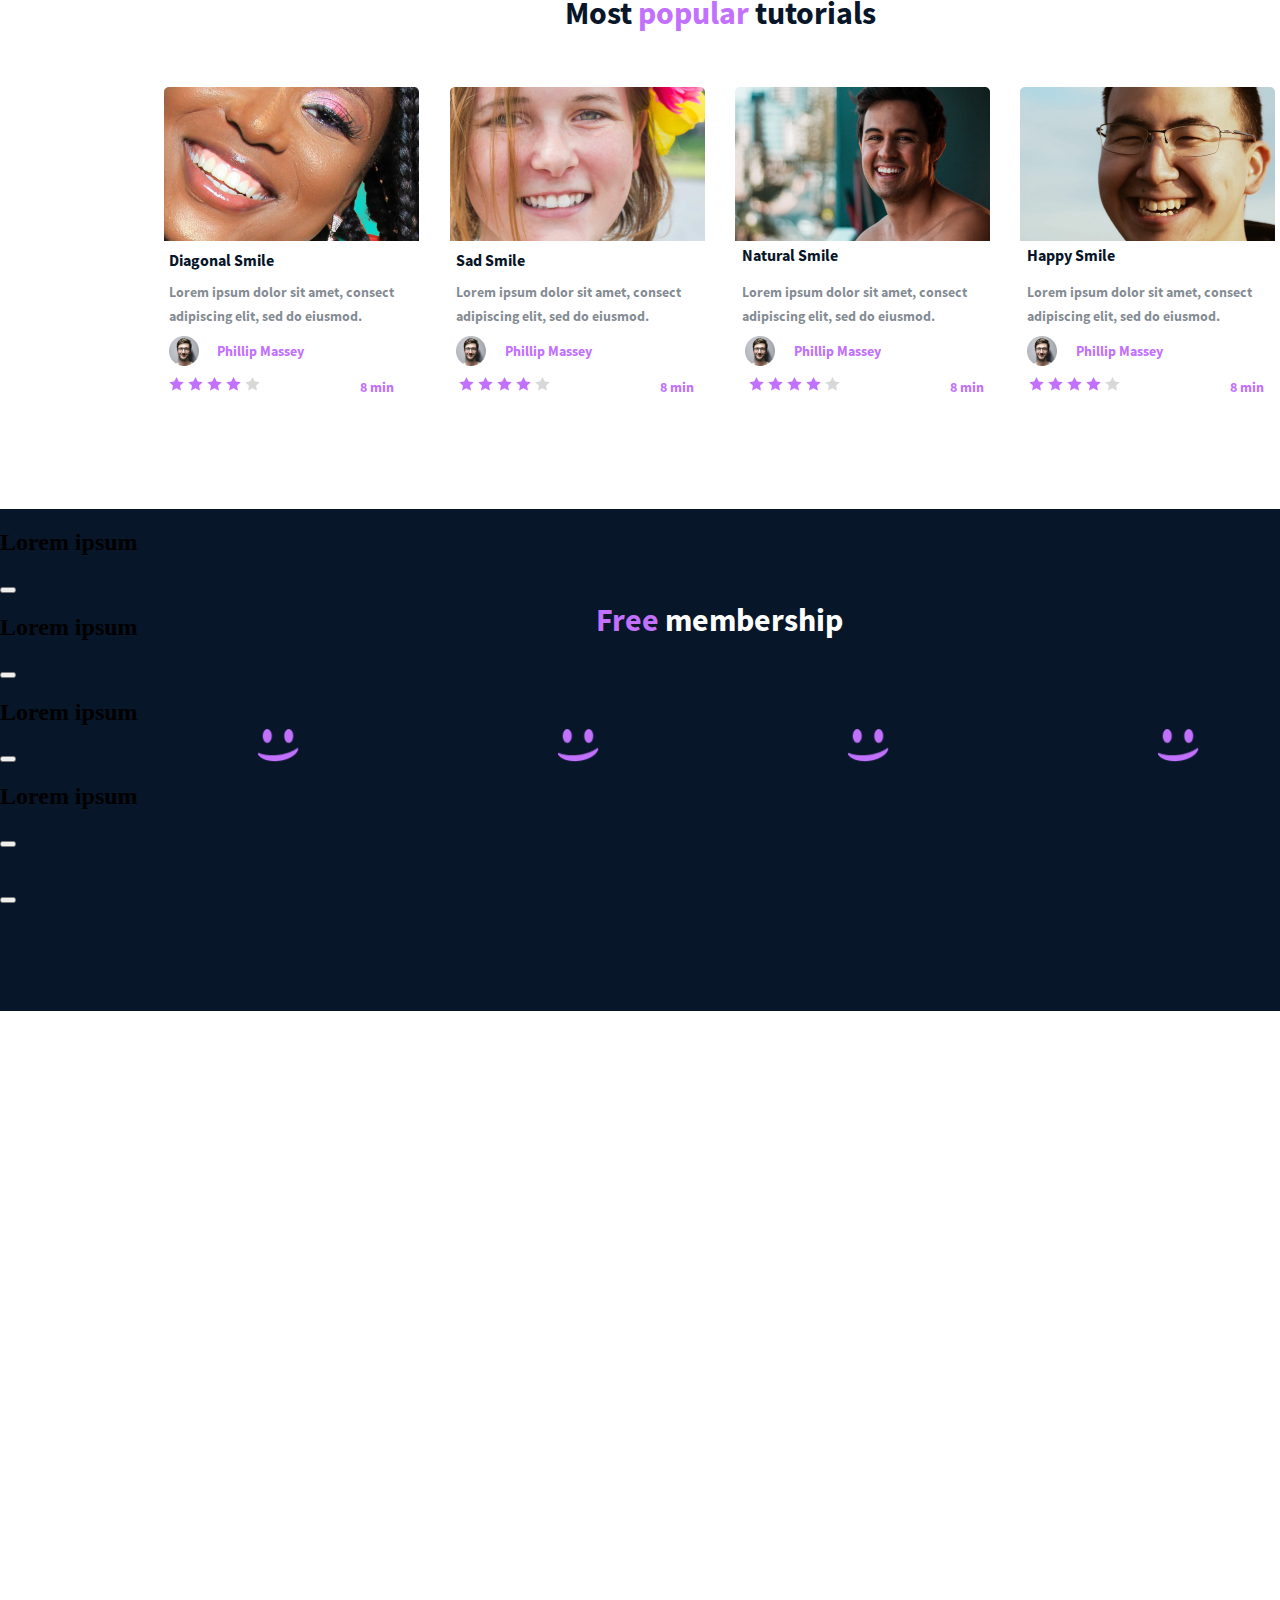
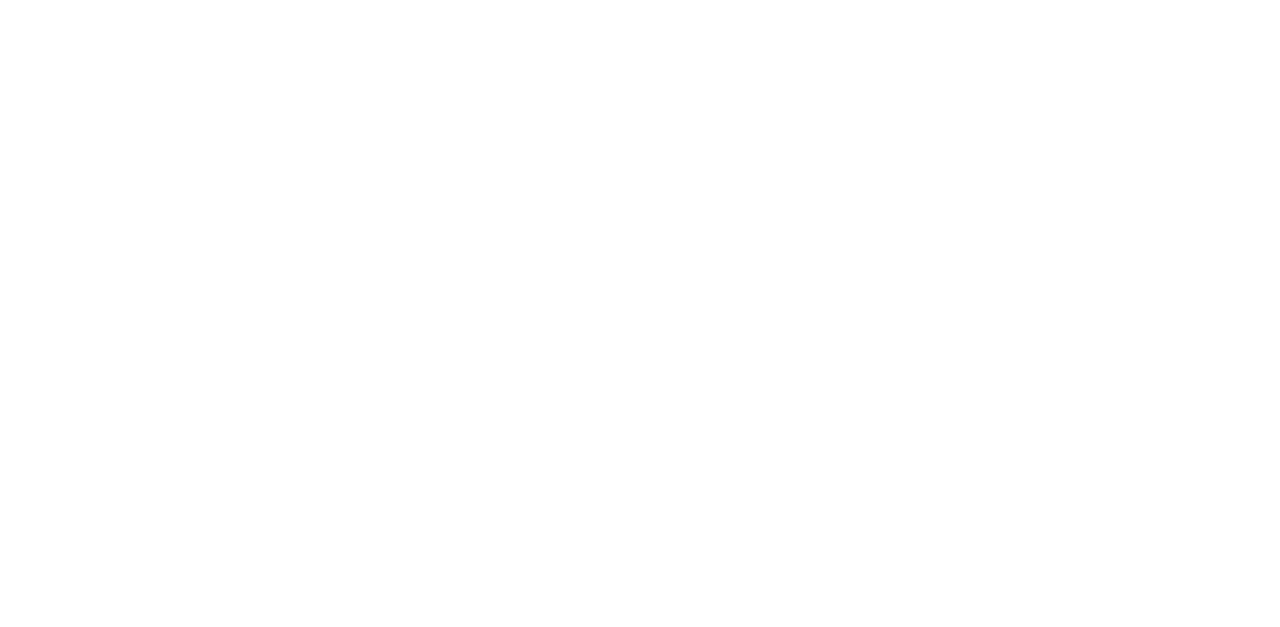
==== commit b120673f: "task 3" ====
--- a/css_advanced/index.html
+++ b/css_advanced/index.html
@@ -146,29 +146,29 @@
         </section>
 
         <section id="membership">
-            <h1></h1>
+            <h1><span id="free">Free</span> membership</h1>
         <div>
             <div>
-                <img src="" alt="">
-                <h2></h2>
-                <p></p>
-            </div>
-            <button></button>
-            <div>
-                <img src="" alt="">
-                <h2></h2>
-                <p></p>
-            </div>
-            <button></button>
-            <div>
-                <img src="" alt="">
-                <h2></h2>
-                <p></p>
-            </div>
-            <button></button>
-            <div>
-                <img src="" alt="">
-                <h2></h2>
+                <img src="./images/smile.png" id="smile1" alt="">
+                <h2 id="h2smile1">Lorem ipsum</h2>
+                <p></p>
+            </div>
+            <button></button>
+            <div>
+                <img src="./images/smile.png" id="smile2" alt="">
+                <h2 id="h2smile2">Lorem ipsum</h2>
+                <p></p>
+            </div>
+            <button></button>
+            <div>
+                <img src="./images/smile.png" id="smile3" alt="">
+                <h2 id="h2smile3">Lorem ipsum</h2>
+                <p></p>
+            </div>
+            <button></button>
+            <div>
+                <img src="./images/smile.png" id="smile4" alt="">
+                <h2 id="h2smile3">Lorem ipsum</h2>
                 <p></p>
             </div>
             <button></button>
--- a/css_advanced/style.css
+++ b/css_advanced/style.css
@@ -105,9 +105,9 @@
 #smiles{
     position: absolute;
 height: 20px;
-left: 23.00%;
+left: 47.35%;
 right: 55.21%;
-top: calc(50% - 20px/2 - 89.8px);
+top: calc(38% - 20px/2 - 89.8px);
 
 font-family: 'Source Sans Pro';
 font-style: normal;
@@ -120,9 +120,9 @@
 #grin {
     position: absolute;
 height: 20px;
-left: 28.5%;
+left: 57%;
 right: 48.61%;
-top: calc(50% - 20px/2 - 89.8px);
+top: calc(38% - 20px/2 - 89.8px);
 
 font-family: 'Source Sans Pro';
 font-style: normal;
@@ -136,9 +136,9 @@
 #laugh {
     position: absolute;
 height: 20px;
-left: 31.35%;
+left: 64.35%;
 right: 41.25%;
-top: calc(50% - 20px/2 - 89.8px);
+top: calc(38% - 20px/2 - 89.8px);
 
 font-family: 'Source Sans Pro';
 font-style: normal;
@@ -152,10 +152,10 @@
 
 #schooled button{
 position: absolute;
-left: 34.38%;
-right: 54.38%;
-top: 45.33%;
-bottom: 50.64%;
+left: 50.38%;
+right: 35%;
+top: 35.33%;
+bottom: 60.64%;
 
 filter: drop-shadow(0px 2px 20px rgba(0, 0, 0, 0.5));
 background-color: #C271FF;
@@ -166,9 +166,9 @@
 #learn {
     position: absolute;
     height: 40px;
-    left: 20%;
-    right: 39.93%;
-    top: calc(50% - 40px/2 + 104.5px);
+    left: 35%;
+    right: 20%;
+    top: calc(42% - 40px/2 + 104.5px);
 
     font-family: 'Source Sans Pro';
     font-style: normal;
@@ -745,4 +745,68 @@
 
 color: #C271FF;
 
+}
+
+#membership{
+
+position: absolute;
+width: 1440px;
+height: 502px;
+left: 0px;
+top: 2109px;
+
+background: #071629;
+}
+
+#membership h1{
+    position: absolute;
+height: 40px;
+left: 20.85%;
+right: 20.9%;
+top: calc(50% - 40px/2 - 161px);
+
+font-family: 'Source Sans Pro';
+font-style: normal;
+font-weight: 700;
+font-size: 32px;
+line-height: 40px;
+text-align: center;
+color:white;
+
+}
+
+#membership #free{
+    color: #C271FF;
+}
+
+#smile1{
+    position: absolute;
+width: 43.67px;
+height: 35.35px;
+left: 256.71px;
+top: 220px;
+}
+
+#smile2{
+    position: absolute;
+width: 43.67px;
+height: 35.35px;
+left: 556.71px;
+top: 220px;
+}
+
+#smile3{
+    position: absolute;
+width: 43.67px;
+height: 35.35px;
+left: 846.71px;
+top: 220px;
+}
+
+#smile4{
+    position: absolute;
+width: 43.67px;
+height: 35.35px;
+left: 1156.71px;
+top: 220px;
 }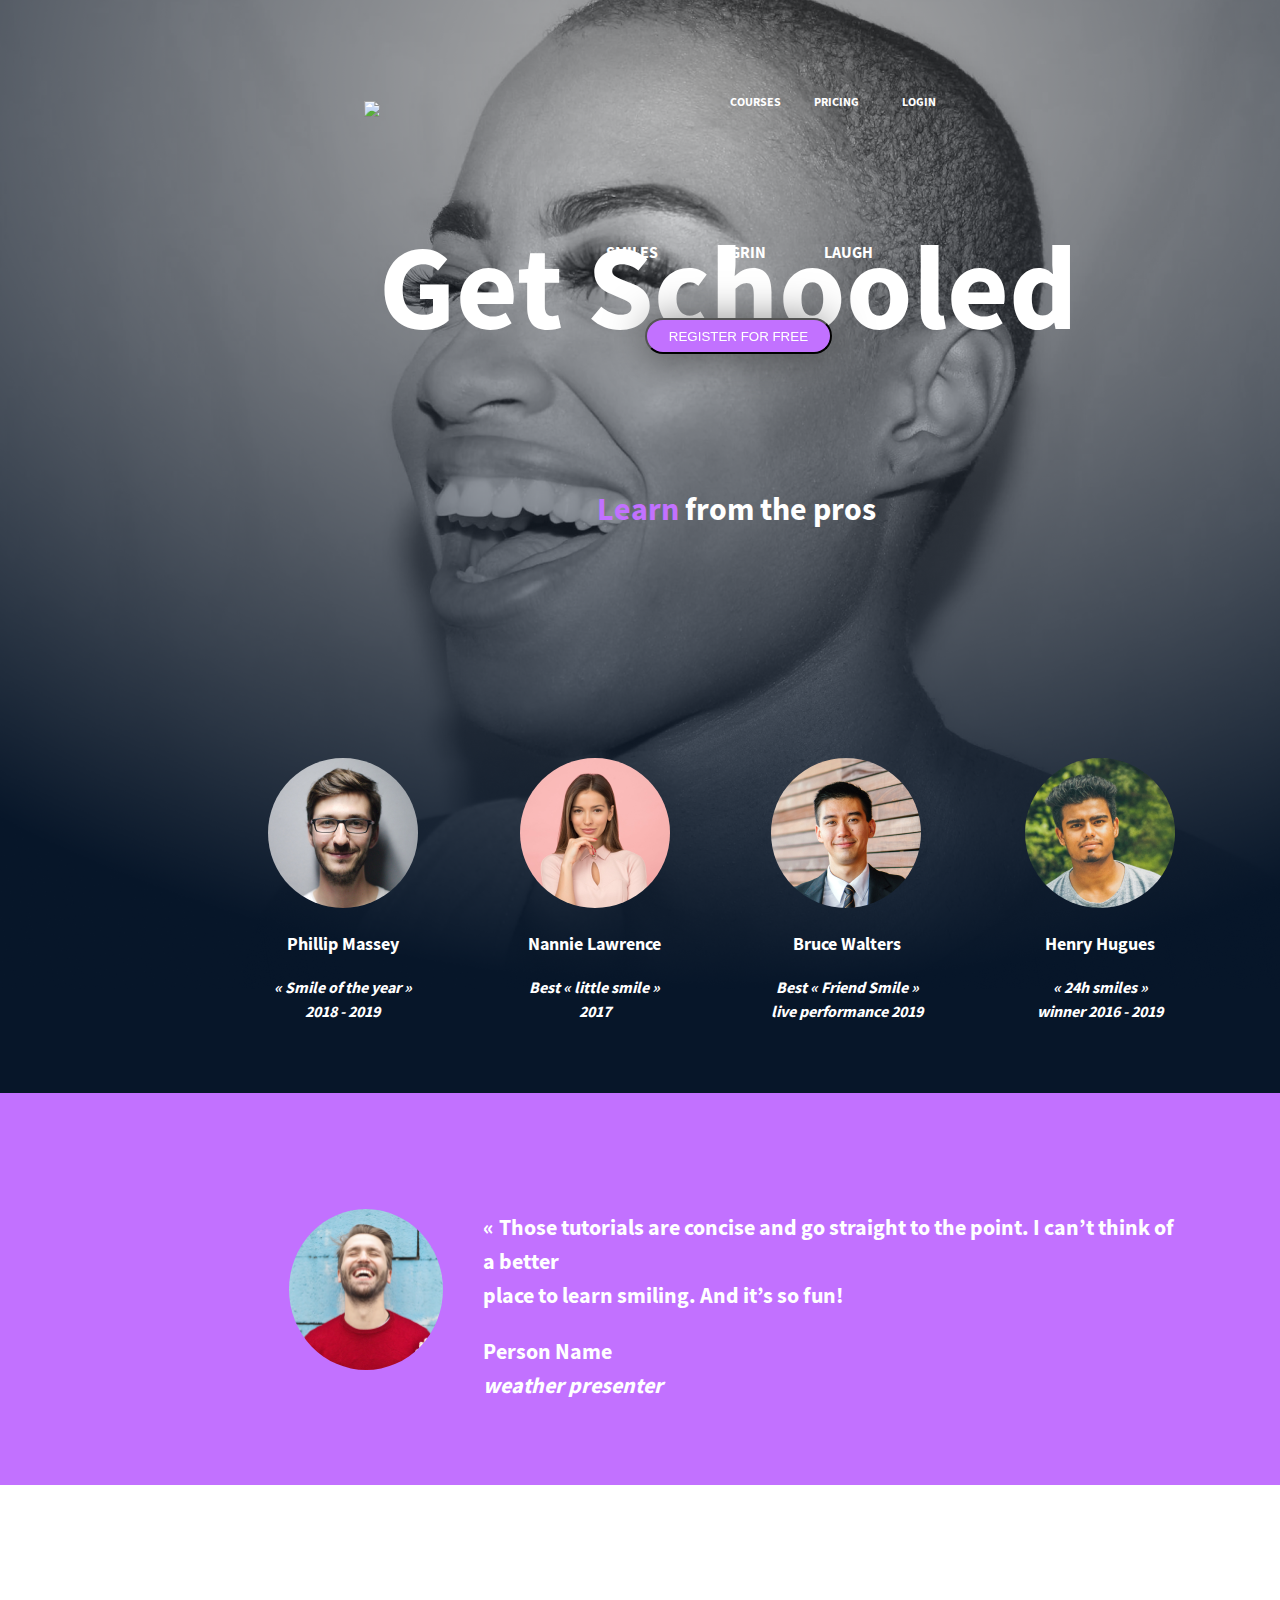
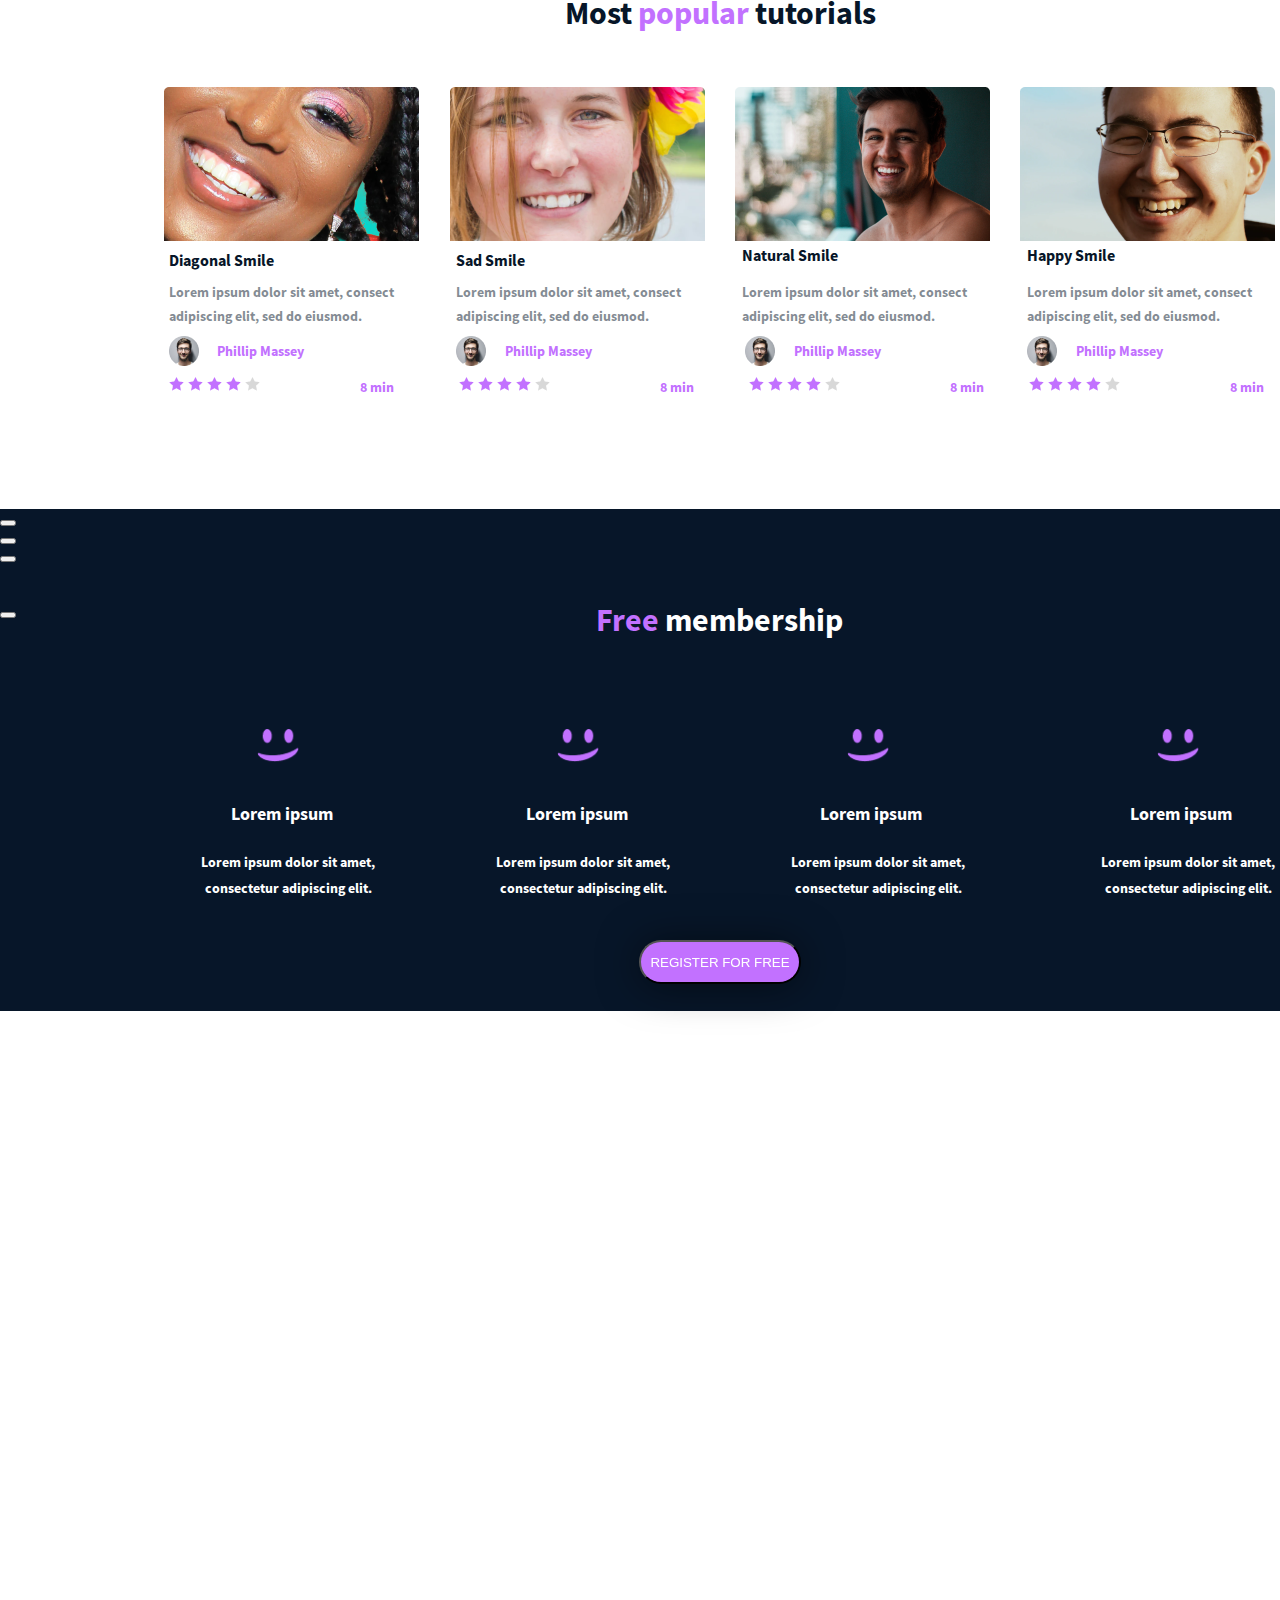
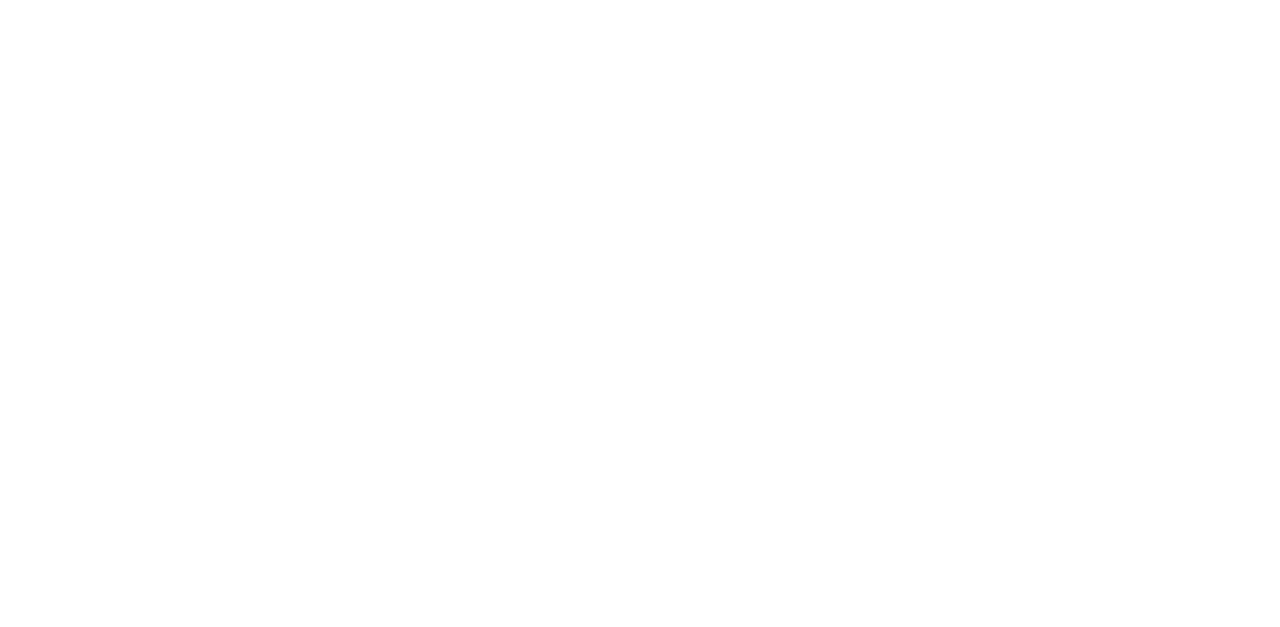
==== commit 77dcf585: "task 4" ====
--- a/css_advanced/index.html
+++ b/css_advanced/index.html
@@ -151,27 +151,27 @@
             <div>
                 <img src="./images/smile.png" id="smile1" alt="">
                 <h2 id="h2smile1">Lorem ipsum</h2>
-                <p></p>
+                <p id="psmile1">Lorem ipsum dolor sit amet, consectetur adipiscing elit.</p>
             </div>
             <button></button>
             <div>
                 <img src="./images/smile.png" id="smile2" alt="">
                 <h2 id="h2smile2">Lorem ipsum</h2>
-                <p></p>
+                <p id="psmile2">Lorem ipsum dolor sit amet, consectetur adipiscing elit.</p>
             </div>
             <button></button>
             <div>
                 <img src="./images/smile.png" id="smile3" alt="">
                 <h2 id="h2smile3">Lorem ipsum</h2>
-                <p></p>
+                <p id="psmile3">Lorem ipsum dolor sit amet, consectetur adipiscing elit.</p>
             </div>
             <button></button>
             <div>
                 <img src="./images/smile.png" id="smile4" alt="">
-                <h2 id="h2smile3">Lorem ipsum</h2>
-                <p></p>
-            </div>
-            <button></button>
+                <h2 id="h2smile4">Lorem ipsum</h2>
+                <p id="psmile4">Lorem ipsum dolor sit amet, consectetur adipiscing elit.</p>
+            </div>
+            <button id="register">REGISTER FOR FREE</button>
             <div>
                 <img src="" alt="">
                 <h2></h2>
--- a/css_advanced/style.css
+++ b/css_advanced/style.css
@@ -809,4 +809,170 @@
 height: 35.35px;
 left: 1156.71px;
 top: 220px;
+}
+
+#h2smile1 {
+    position: absolute;
+height: 26px;
+left: 0.19%;
+right: 61%;
+top: calc(58% - 26px/2 - 1.5px);
+
+font-family: 'Source Sans Pro';
+font-style: normal;
+font-weight: 600;
+font-size: 18px;
+line-height: 26px;
+/* identical to box height, or 144% */
+
+text-align: center;
+
+color: #FFFFFF;
+}
+
+#h2smile2 {
+    position: absolute;
+height: 26px;
+left: 0.19%;
+right: 20%;
+top: calc(58% - 26px/2 - 1.5px);
+
+font-family: 'Source Sans Pro';
+font-style: normal;
+font-weight: 600;
+font-size: 18px;
+line-height: 26px;
+/* identical to box height, or 144% */
+
+text-align: center;
+
+color: #FFFFFF;
+}
+
+
+#h2smile3 {
+    position: absolute;
+height: 26px;
+left: 21%;
+right: 0%;
+top: calc(58% - 26px/2 - 1.5px);
+
+font-family: 'Source Sans Pro';
+font-style: normal;
+font-weight: 600;
+font-size: 18px;
+line-height: 26px;
+/* identical to box height, or 144% */
+
+text-align: center;
+
+color: #FFFFFF;
+}
+
+#h2smile4 {
+    position: absolute;
+height: 26px;
+left: 64%;
+right: 0%;
+top: calc(58% - 26px/2 - 1.5px);
+
+font-family: 'Source Sans Pro';
+font-style: normal;
+font-weight: 600;
+font-size: 18px;
+line-height: 26px;
+/* identical to box height, or 144% */
+
+text-align: center;
+
+color: #FFFFFF;
+}
+
+#register{
+    position: absolute;
+left: 44.38%;
+right: 44.38%;
+top: 85.88%;
+bottom: 5.36%;
+
+filter: drop-shadow(0px 2px 20px rgba(0, 0, 0, 0.5));
+background: #C271FF;
+border-radius: 22px;
+color: white;
+}
+
+#psmile1{
+    position: absolute;
+height: 52px;
+left: 12%;
+right: 72%;
+top: calc(60% - 52px/2 + 50.5px);
+
+font-family: 'Source Sans Pro';
+font-style: normal;
+font-weight: 400;
+font-size: 14px;
+line-height: 26px;
+/* or 186% */
+
+text-align: center;
+
+color: #FFFFFF;
+}
+
+#psmile2{
+    position: absolute;
+height: 52px;
+left: 33%;
+right: 52%;
+top: calc(60% - 52px/2 + 50.5px);
+
+font-family: 'Source Sans Pro';
+font-style: normal;
+font-weight: 400;
+font-size: 14px;
+line-height: 26px;
+/* or 186% */
+
+text-align: center;
+
+color: #FFFFFF;
+}
+
+#psmile3{
+    position: absolute;
+height: 52px;
+left: 54%;
+right: 32%;
+top: calc(60% - 52px/2 + 50.5px);
+
+font-family: 'Source Sans Pro';
+font-style: normal;
+font-weight: 400;
+font-size: 14px;
+line-height: 26px;
+/* or 186% */
+
+text-align: center;
+
+color: #FFFFFF;
+}
+
+#psmile4{
+    position: absolute;
+height: 52px;
+left: 75%;
+right: 10%;
+top: calc(60% - 52px/2 + 50.5px);
+
+font-family: 'Source Sans Pro';
+font-style: normal;
+font-weight: 400;
+font-size: 14px;
+line-height: 26px;
+/* or 186% */
+
+text-align: center;
+
+color: #FFFFFF;
 }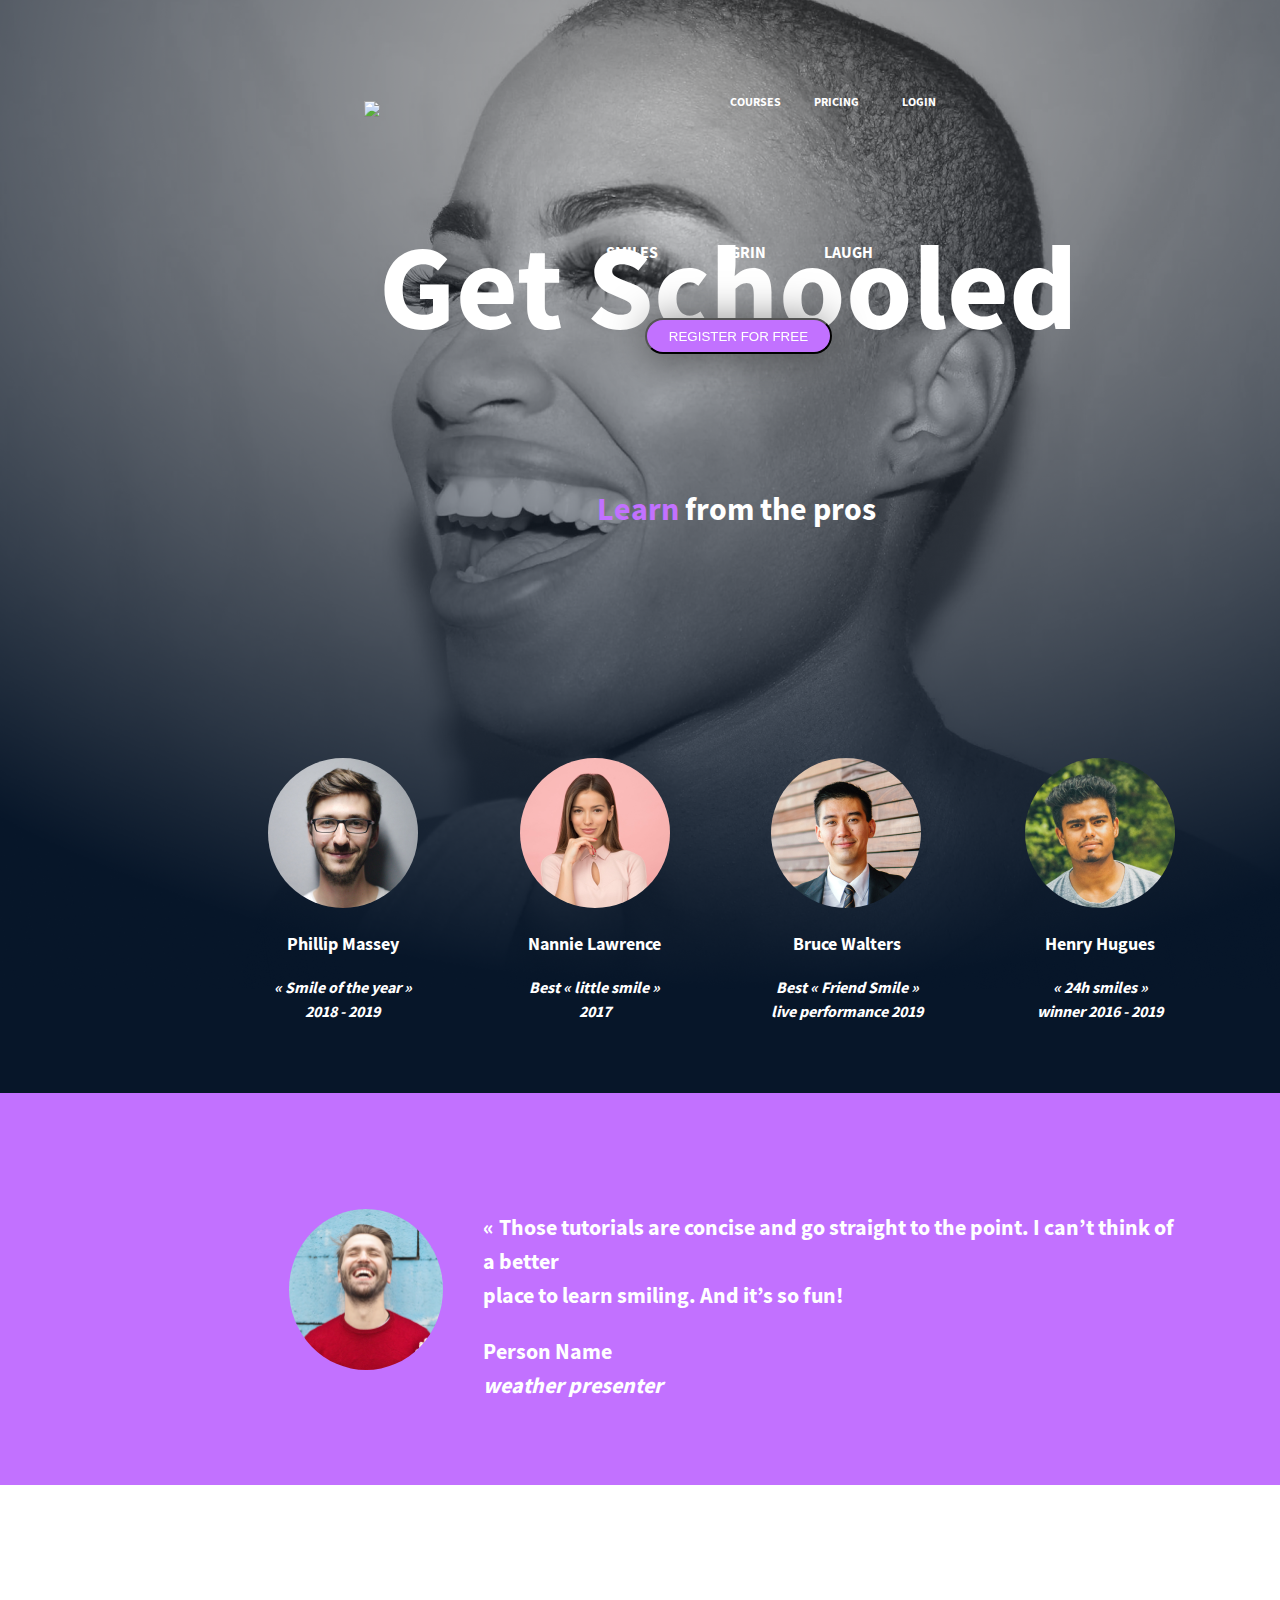
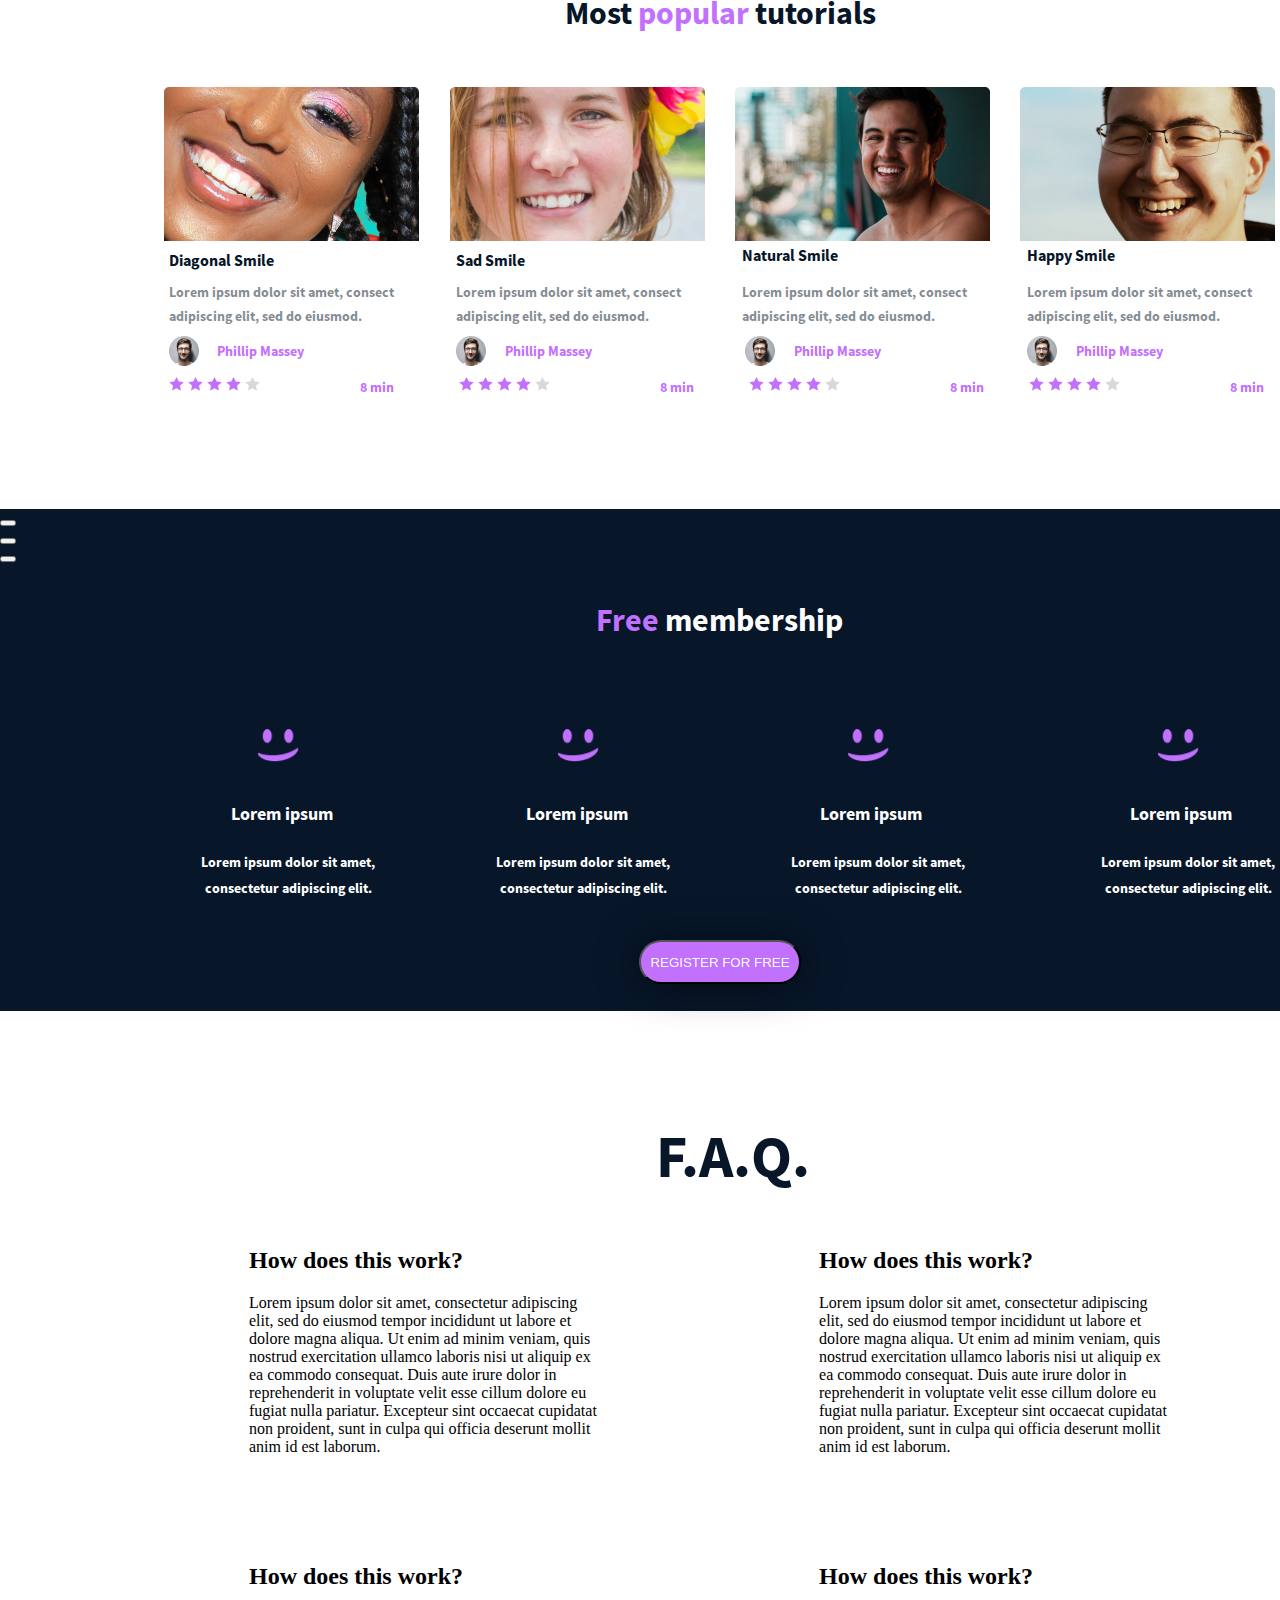
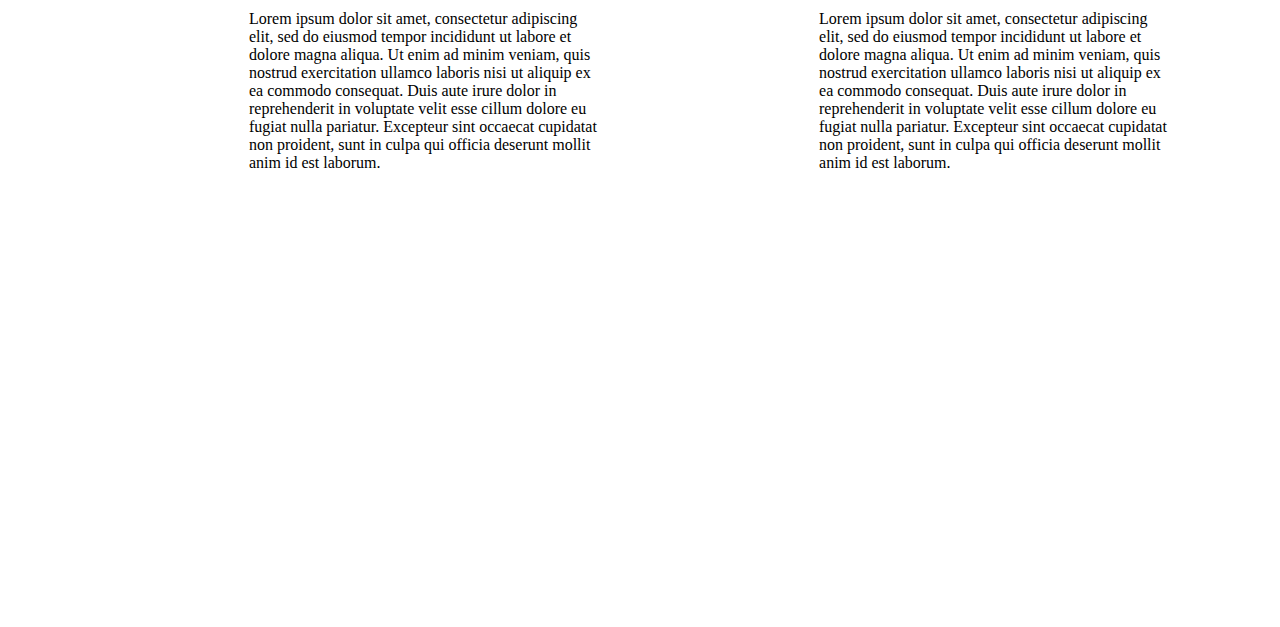
==== commit 5a8d21b2: "task 4" ====
--- a/css_advanced/index.html
+++ b/css_advanced/index.html
@@ -172,39 +172,66 @@
                 <p id="psmile4">Lorem ipsum dolor sit amet, consectetur adipiscing elit.</p>
             </div>
             <button id="register">REGISTER FOR FREE</button>
-            <div>
-                <img src="" alt="">
-                <h2></h2>
-                <p></p>
-            </div>
-            <button></button>
         </div>
         </section>
 
 
         <section id="faqs">
             <div class="block">
-                <h1></h1>
-                <div>
-                    <div>
-                        <h2></h2>
-                        <p></p>
-                    </div>
-                    <div>
-                        <h2></h2>
-                        <p></p>
-                    </div>
-                </div>
-                <div>
-                    <div>
-                        <h2></h2>
-                        <p></p>
-                    </div>
-                    <div>
-                        <h2></h2>
-                        <p></p>
-                    </div>
-                </div>
+                <h1>F.A.Q.</h1>
+                <div>
+                    <div id="faq1">
+                        <h2>How does this work?</h2>
+                        <p>Lorem ipsum dolor sit amet, consectetur 
+                            adipiscing elit, sed do eiusmod tempor 
+                            incididunt ut labore et dolore magna aliqua. 
+                            Ut enim ad minim veniam, quis nostrud exercitation 
+                            ullamco laboris nisi ut aliquip ex ea commodo consequat. 
+                            Duis aute irure dolor in reprehenderit in voluptate velit 
+                            esse cillum dolore eu fugiat nulla pariatur. Excepteur sint 
+                            occaecat cupidatat non proident, sunt in culpa qui officia 
+                            deserunt mollit anim id est laborum.</p>
+                    </div>
+                    <div id="faq2">
+                        <h2>How does this work?</h2>
+                        <p>Lorem ipsum dolor sit amet, consectetur 
+                            adipiscing elit, sed do eiusmod tempor 
+                            incididunt ut labore et dolore magna aliqua. 
+                            Ut enim ad minim veniam, quis nostrud exercitation 
+                            ullamco laboris nisi ut aliquip ex ea commodo consequat. 
+                            Duis aute irure dolor in reprehenderit in voluptate velit 
+                            esse cillum dolore eu fugiat nulla pariatur. Excepteur sint 
+                            occaecat cupidatat non proident, sunt in culpa qui officia 
+                            deserunt mollit anim id est laborum.</p>
+                    </div>
+                </div>
+                <div>
+                    <div id="faq3">
+                        <h2>How does this work?</h2>
+                        <p>Lorem ipsum dolor sit amet, consectetur 
+                            adipiscing elit, sed do eiusmod tempor 
+                            incididunt ut labore et dolore magna aliqua. 
+                            Ut enim ad minim veniam, quis nostrud exercitation 
+                            ullamco laboris nisi ut aliquip ex ea commodo consequat. 
+                            Duis aute irure dolor in reprehenderit in voluptate velit 
+                            esse cillum dolore eu fugiat nulla pariatur. Excepteur sint 
+                            occaecat cupidatat non proident, sunt in culpa qui officia 
+                            deserunt mollit anim id est laborum.</p>
+                    </div>
+                    <div id="faq4">
+                        <h2>How does this work?</h2>
+                        <p>Lorem ipsum dolor sit amet, consectetur 
+                            adipiscing elit, sed do eiusmod tempor 
+                            incididunt ut labore et dolore magna aliqua. 
+                            Ut enim ad minim veniam, quis nostrud exercitation 
+                            ullamco laboris nisi ut aliquip ex ea commodo consequat. 
+                            Duis aute irure dolor in reprehenderit in voluptate velit 
+                            esse cillum dolore eu fugiat nulla pariatur. Excepteur sint 
+                            occaecat cupidatat non proident, sunt in culpa qui officia 
+                            deserunt mollit anim id est laborum.</p>
+                    </div>
+                </div>
+            </div>
             </section>
     </main>
     <footer>
--- a/css_advanced/style.css
+++ b/css_advanced/style.css
@@ -975,4 +975,64 @@
 text-align: center;
 
 color: #FFFFFF;
+}
+
+.block {
+    position: absolute;
+width: 920px;
+height: 707px;
+left: 249px;
+top: 2678px;
+}
+
+.block h1{
+    position: absolute;
+height: 75px;
+left: 44.24%;
+right: 40.98%;
+top: calc(50% - 75px/2 - 316px);
+
+font-family: 'Source Sans Pro';
+font-style: normal;
+font-weight: 300;
+font-size: 60px;
+line-height: 75px;
+text-align: center;
+
+color: #071629;
+}
+
+#faq1 {
+    position: absolute;
+left: 0%;
+right: 61.96%;
+top: 21.07%;
+bottom: 44.7%;
+
+}
+
+#faq2 {
+    position: absolute;
+left: 61.96%;
+right: 0%;
+top: 21.07%;
+bottom: 44.7%;
+}
+
+#faq3 {
+    position: absolute;
+left: 0%;
+right: 61.96%;
+top: 65.77%;
+bottom: 0%;
+
+}
+
+#faq4 {
+    position: absolute;
+left: 61.96%;
+right: 0%;
+top: 65.77%;
+bottom: 0%;
+
 }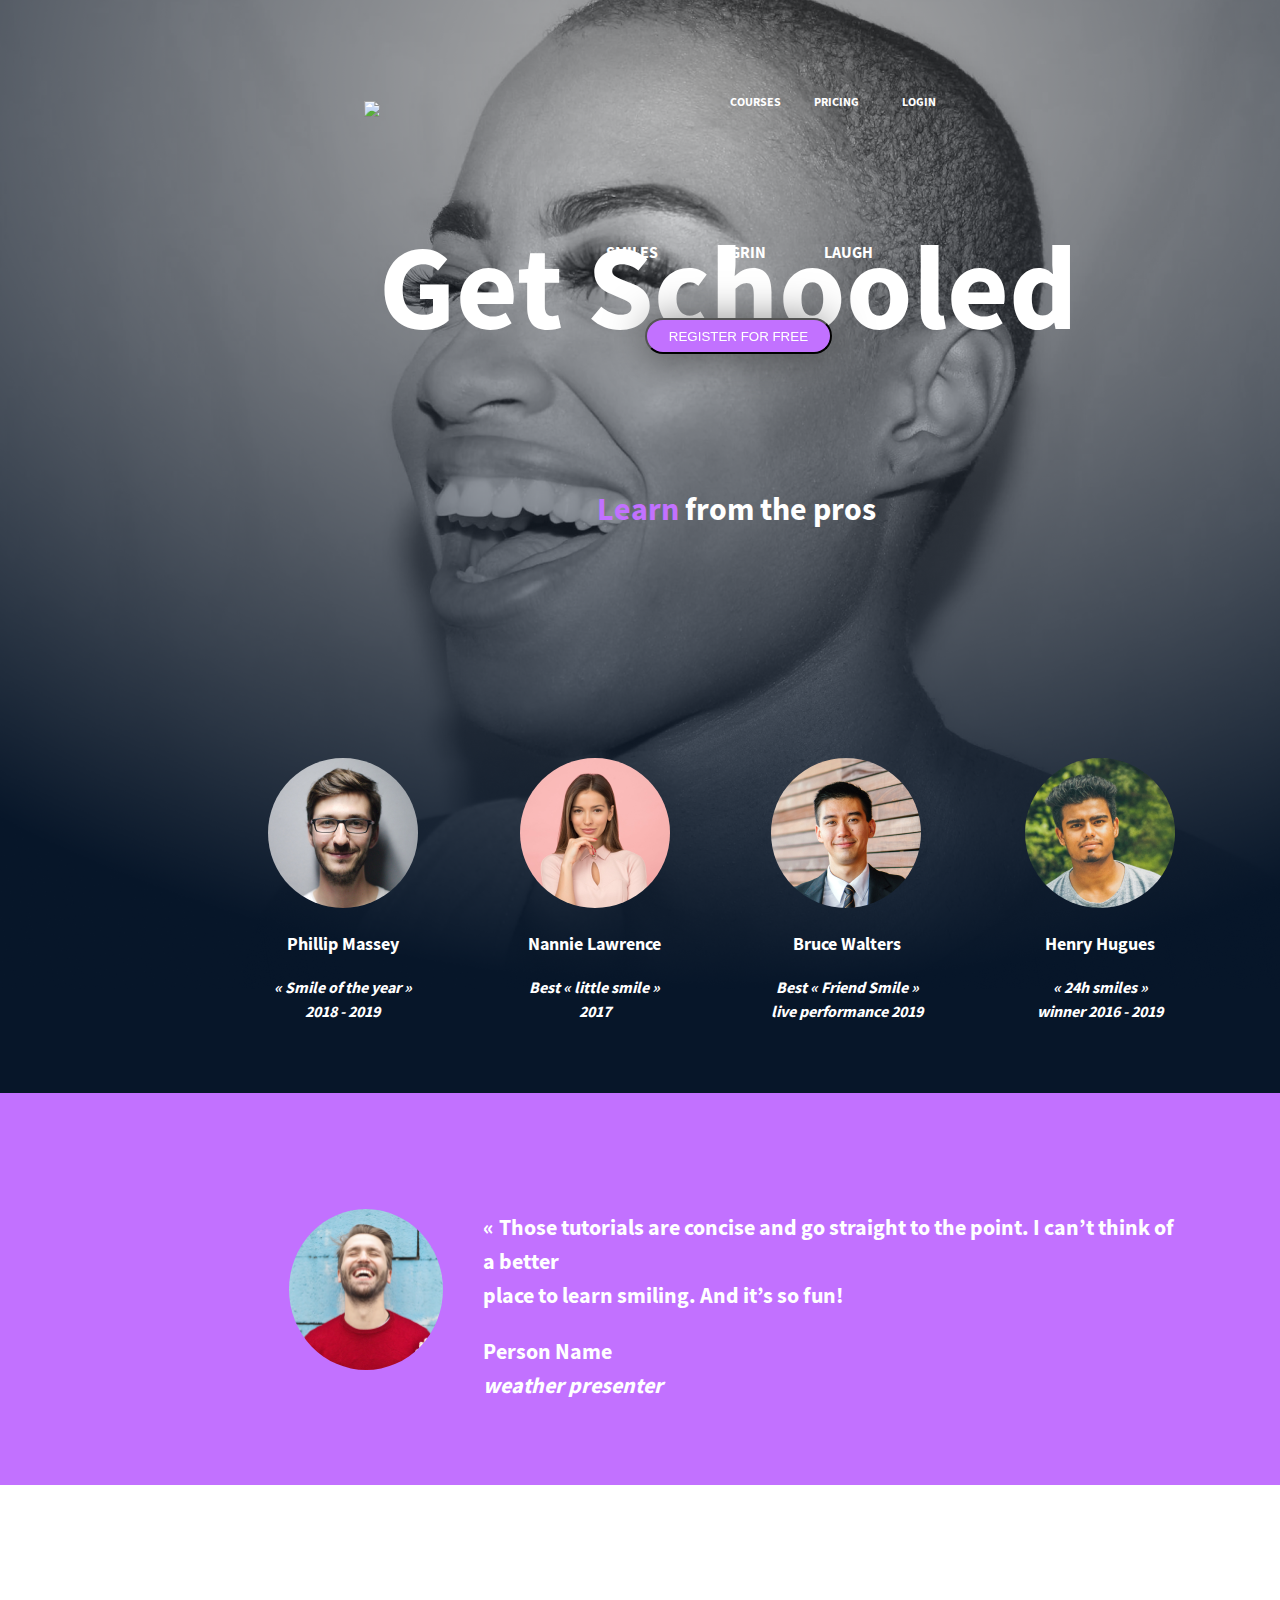
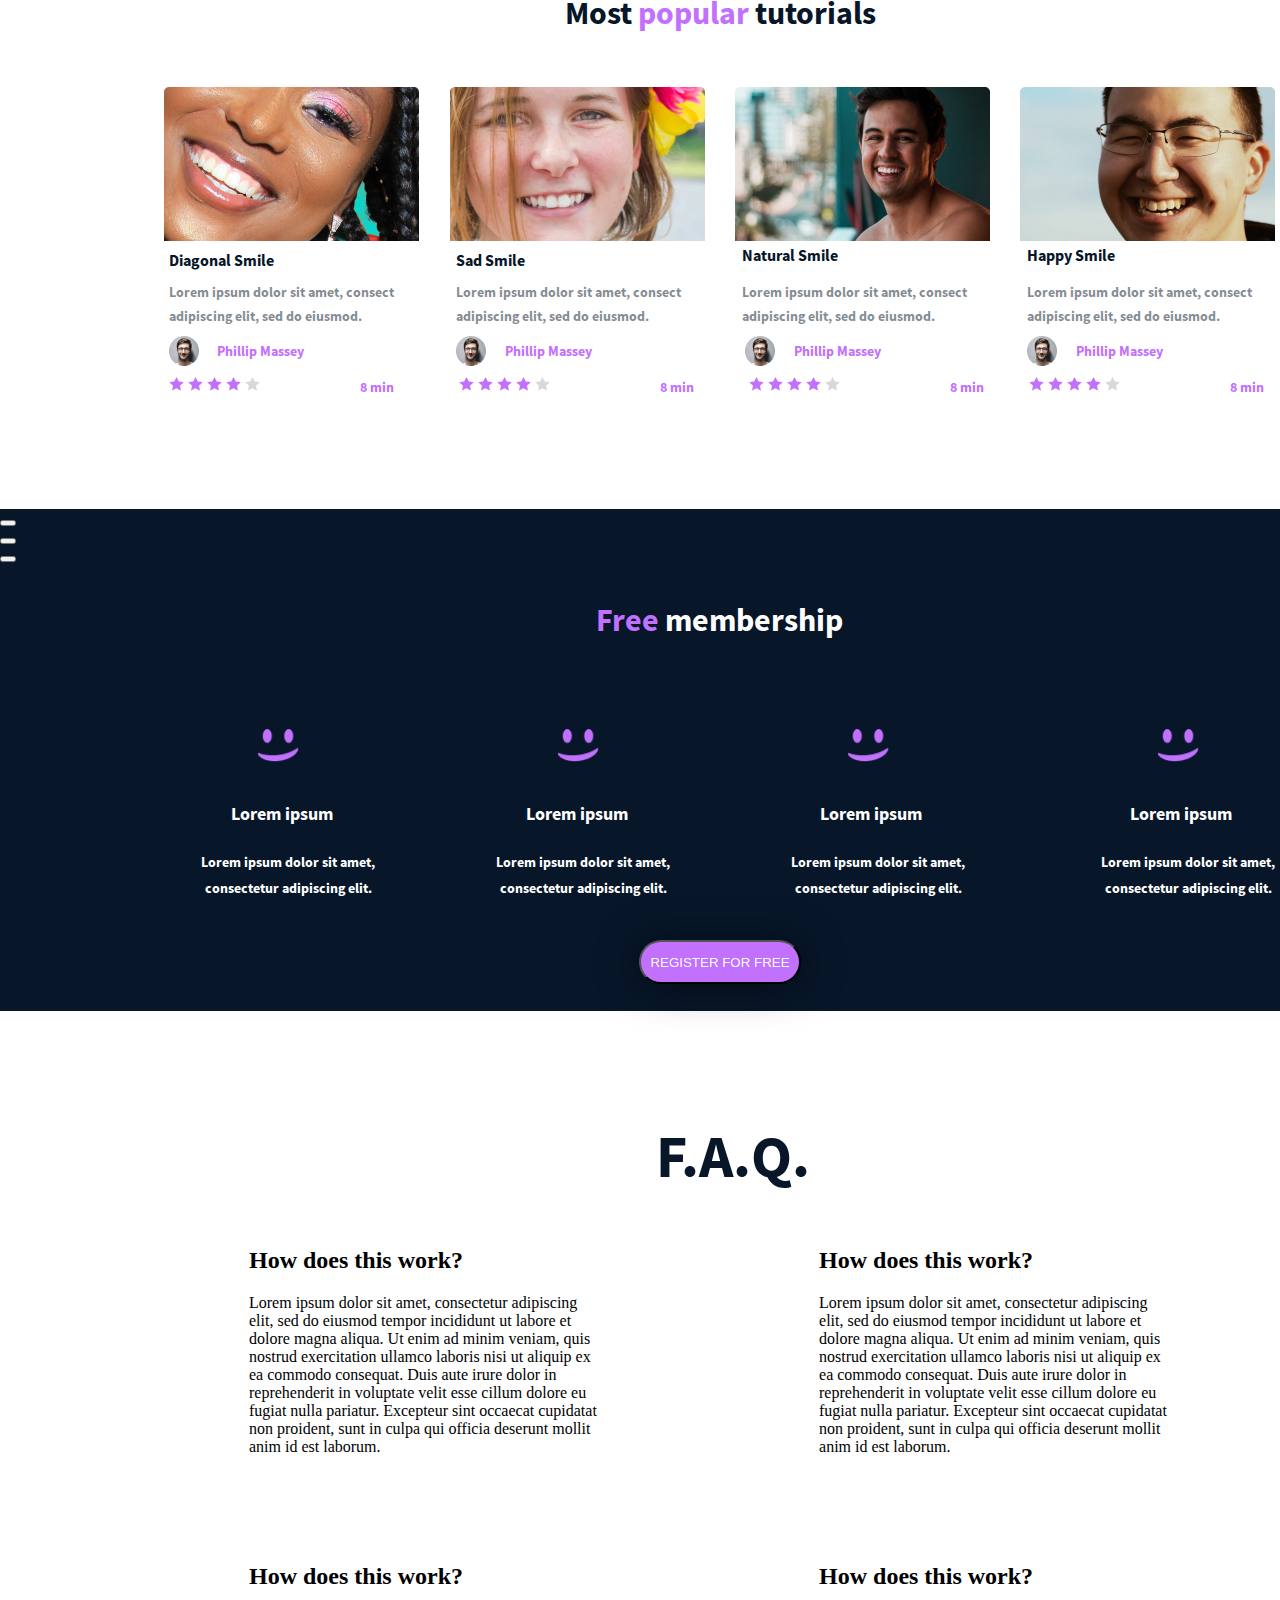
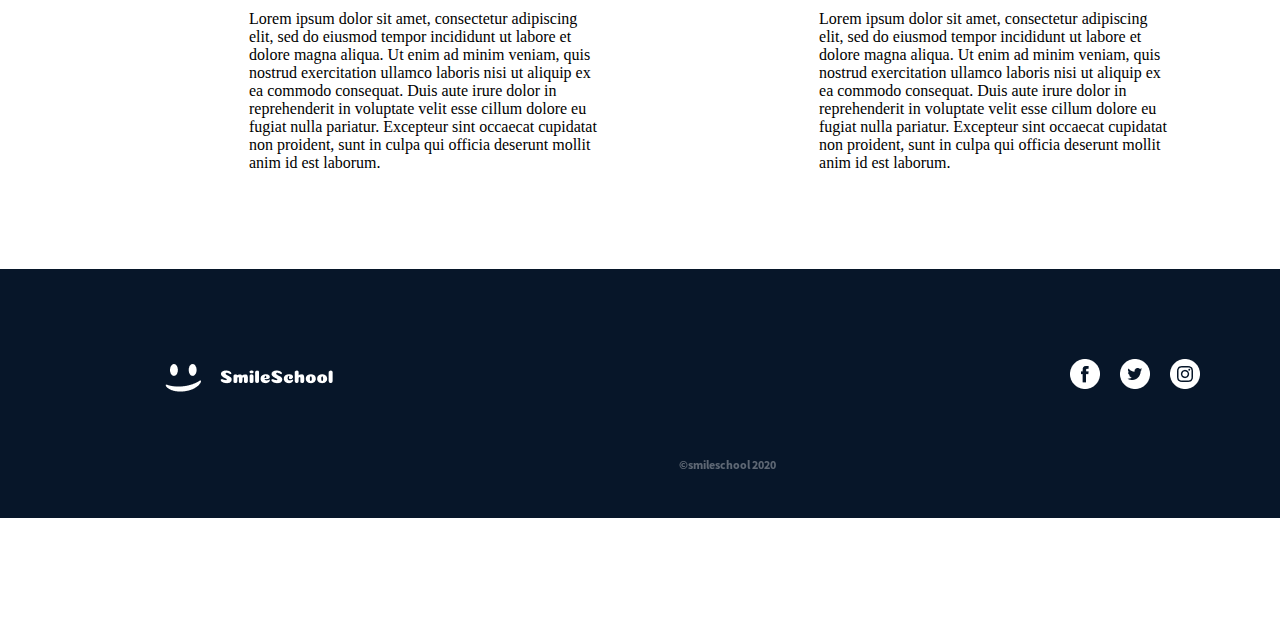
==== commit 0bae623d: "finished" ====
--- a/css_advanced/index.html
+++ b/css_advanced/index.html
@@ -237,11 +237,13 @@
     <footer>
         <div>
             <div>
-                <img src="" alt="">
-                <div>
-                <a href=""><img src="" alt=""></a>
-                </div>
-                <p></p>
+                <img src="./logo.png" id="logofooter" alt="logo footer">
+                <div id="social">
+                <a href="facebook.com"><img src="./images/facebook.png" alt=""></a>
+                <a href="twitter.com"><img src="./images/twitter.png" alt=""></a>
+                <a href="instagram.com"><img src="./images/Instagram_White-1.png" alt=""></a>
+                <div id="smileschool">
+                <p>©smileschool 2020</p>
             </div>
     </footer>
 </body>
--- a/css_advanced/style.css
+++ b/css_advanced/style.css
@@ -1035,4 +1035,55 @@
 top: 65.77%;
 bottom: 0%;
 
-}+}
+
+footer{
+    position: absolute;
+width: 1440px;
+height: 249px;
+left: 0px;
+top: 3469px;
+position: absolute;
+background: #071629;
+}
+
+#logofooter {
+    position: absolute;
+left: 11.46%;
+right: 76.81%;
+top: 38.15%;
+bottom: 49.8%;
+
+}
+
+#social{
+    display: flex;
+    position: absolute;
+width: 130px;
+height: 30px;
+left: 1070px;
+top: 90px;
+justify-content: space-between;
+}
+
+#smileschool{
+    position: absolute;
+height: 15px;
+left: -300.67%;
+right: 50%;
+top: calc(50% - 15px/2 + 78px);
+
+font-family: 'Source Sans Pro';
+font-style: normal;
+font-weight: 400;
+font-size: 12px;
+line-height: 15px;
+/* identical to box height */
+
+
+color: #FFFFFF;
+
+mix-blend-mode: normal;
+opacity: 0.35;
+}
+
